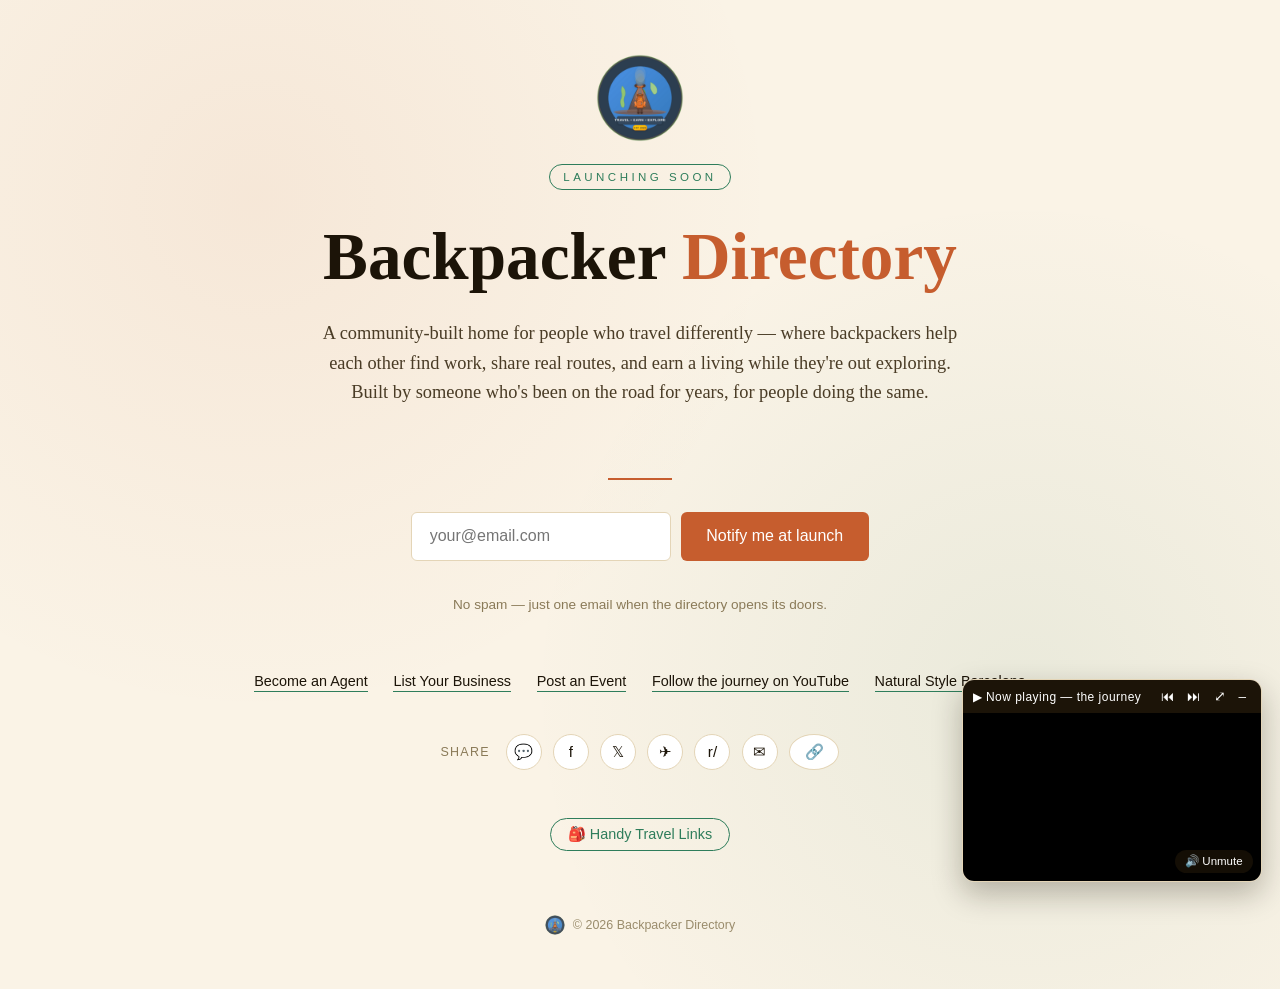
==== index.html @ 55761053 "Remove Adsterra Popunder click-hijack; reposition & shrink Social Bar popup The Popunder script was " ====
<!DOCTYPE html>
<html lang="en">
<head>
<meta charset="UTF-8">
<meta name="viewport" content="width=device-width, initial-scale=1.0">
<title>Backpacker Directory — Coming Soon</title>
<meta name="description" content="Backpacker Directory — a community where travelers help each other earn, connect and explore while on the road. Launching soon.">
<link rel="icon" type="image/png" href="assets/favicon.png">
<link rel="apple-touch-icon" href="assets/favicon.png">
<style>
/* Adsterra Social Bar: moved off the top/nav area and shrunk down (Sept 2026) */
iframe[id^="container-"]{
  top:auto!important;
  bottom:16px!important;
  left:16px!important;
  right:auto!important;
  width:min(300px,88vw)!important;
  height:84px!important;
  border-radius:12px!important;
  box-shadow:0 6px 20px rgba(0,0,0,.22)!important;
}
:root{
--ink:#1c1408;
--paper:#faf3e6;
--accent:#c65d2e;
--accent2:#2e7d5b;
--line:#e4d5b7;
}
*{box-sizing:border-box;}
body{
margin:0;
font-family:'Georgia', 'Times New Roman', serif;
background:
radial-gradient(circle at 20% 20%, rgba(198,93,46,0.08), transparent 40%),
radial-gradient(circle at 80% 70%, rgba(46,125,91,0.08), transparent 40%),
var(--paper);
color:var(--ink);
min-height:100vh;
display:flex;
flex-direction:column;
align-items:center;
justify-content:center;
padding:6vh 6vw;
text-align:center;
}
.badge{
letter-spacing:.3em;
text-transform:uppercase;
font-size:.72rem;
color:var(--accent2);
border:1px solid var(--accent2);
border-radius:999px;
padding:.5em 1.2em;
margin-bottom:2rem;
font-family:'Helvetica Neue', Arial, sans-serif;
}
h1{
font-size:clamp(2.2rem, 6vw, 4.2rem);
margin:0 0 .4em 0;
line-height:1.05;
}
h1 span{color:var(--accent);}
p.lede{
max-width:640px;
font-size:1.15rem;
line-height:1.6;
color:#4a3c26;
margin:0 auto 2.4rem auto;
}
.divider{
width:64px;
height:2px;
background:var(--accent);
margin:2rem auto;
}
form{
display:flex;
gap:.6rem;
flex-wrap:wrap;
justify-content:center;
margin-bottom:1.4rem;
}
input[type=email]{
font-family:'Helvetica Neue', Arial, sans-serif;
padding:.9em 1.1em;
border:1px solid var(--line);
border-radius:6px;
min-width:260px;
font-size:1rem;
background:#fff;
color:var(--ink);
}
button{
font-family:'Helvetica Neue', Arial, sans-serif;
padding:.9em 1.6em;
border:none;
border-radius:6px;
background:var(--accent);
color:#fff;
font-size:1rem;
cursor:pointer;
transition:background .2s ease;
}
button:hover{background:#a94c22;}
.note{
font-family:'Helvetica Neue', Arial, sans-serif;
font-size:.85rem;
color:#8a7a58;
max-width:420px;
}
.links{
margin-top:3rem;
display:flex;
gap:1.6rem;
flex-wrap:wrap;
justify-content:center;
font-family:'Helvetica Neue', Arial, sans-serif;
font-size:.9rem;
}
.links a{
color:var(--ink);
text-decoration:none;
border-bottom:1px solid var(--accent2);
padding-bottom:2px;
}
.links a:hover{color:var(--accent2);}
footer{
margin-top:4rem;
font-family:'Helvetica Neue', Arial, sans-serif;
font-size:.78rem;
color:#9a8c6c;
display:flex;
align-items:center;
justify-content:center;
gap:.5rem;
}
footer .foot-mark{width:20px;height:20px;opacity:.9;flex-shrink:0;border-radius:50%;}
.compass{
width:88px;height:88px;margin-bottom:1.4rem;border-radius:50%;
}

/* Share row */
.share-row{
margin-top:2.6rem;
display:flex;
align-items:center;
gap:.7rem;
flex-wrap:wrap;
justify-content:center;
font-family:'Helvetica Neue', Arial, sans-serif;
}
.share-row .share-label{
font-size:.78rem;
letter-spacing:.1em;
text-transform:uppercase;
color:#8a7a58;
margin-right:.3rem;
}
.share-row a, .share-row button{
display:inline-flex;
align-items:center;
justify-content:center;
width:36px;
height:36px;
border-radius:50%;
background:#fff;
border:1px solid var(--line);
color:var(--ink);
text-decoration:none;
font-size:.95rem;
cursor:pointer;
transition:border-color .2s ease, color .2s ease;
}
.share-row a:hover, .share-row button:hover{border-color:var(--accent2);color:var(--accent2);}

/* Handy links / affiliate widget */
.deals{
margin-top:3rem;
max-width:640px;
text-align:left;
font-family:'Helvetica Neue', Arial, sans-serif;
}
.deals summary{
cursor:pointer;
list-style:none;
text-align:center;
font-size:.9rem;
color:var(--accent2);
border:1px solid var(--accent2);
border-radius:999px;
padding:.5em 1.2em;
display:inline-block;
margin:0 auto;
}
.deals summary::-webkit-details-marker{display:none;}
.deals[open] summary{margin-bottom:1.2rem;}
.deals-inner{
background:#fff;
border:1px solid var(--line);
border-radius:12px;
padding:1.4rem 1.6rem;
}
.deals-inner p.deals-note{
font-size:.85rem;
color:#8a7a58;
margin:0 0 1rem 0;
line-height:1.5;
}
.deal-list{list-style:none;margin:0;padding:0;}
.deal-list li{
display:flex;
justify-content:space-between;
gap:1rem;
padding:.7em 0;
border-bottom:1px solid var(--line);
font-size:.92rem;
}
.deal-list li:last-child{border-bottom:none;}
.deal-list .deal-name{color:var(--ink);text-align:left;}
.deal-list .deal-name small{display:block;color:#8a7a58;font-size:.78rem;margin-top:.1rem;}
.deal-list .deal-rate{color:var(--accent);white-space:nowrap;font-weight:bold;}

/* --- Floating YouTube playlist widget --- */
.yt-float-wrap{
position:fixed;
right:18px;
bottom:18px;
width:300px;
max-height:80vh;
z-index:9999;
font-family:'Helvetica Neue', Arial, sans-serif;
text-align:left;
transition:width .2s ease;
}
.yt-float-wrap.collapsed{
width:180px;
}
.yt-float-wrap.expanded{
width:min(560px, 92vw);
}
.yt-float-card{
background:var(--paper);
border:1px solid var(--line);
border-radius:12px;
overflow:hidden;
box-shadow:0 12px 30px rgba(28,20,8,0.28);
}
.yt-float-titlebar{
display:flex;
align-items:center;
justify-content:space-between;
gap:.5rem;
padding:.5em .6em;
background:var(--ink);
color:#fff;
}
.yt-float-titlebar span{
font-size:.75rem;
letter-spacing:.04em;
white-space:nowrap;
overflow:hidden;
text-overflow:ellipsis;
}
.yt-float-controls{
display:flex;
align-items:center;
gap:.1rem;
flex-shrink:0;
}
.yt-float-titlebar button{
all:unset;
cursor:pointer;
font-size:.85rem;
color:#fff;
padding:.15em .4em;
border-radius:4px;
line-height:1;
}
.yt-float-titlebar button:hover{background:rgba(255,255,255,0.15);}
.yt-float-wrap.collapsed .yt-when-open{
display:none;
}
.yt-player-inner{
position:relative;
width:100%;
padding-top:56.25%;
background:#000;
}
.yt-float-wrap.collapsed .yt-player-inner,
.yt-float-wrap.collapsed .yt-unmute-btn{
display:none;
}
.yt-player-inner iframe{
position:absolute;
inset:0;
width:100%;
height:100%;
border:0;
}
.yt-unmute-btn{
position:absolute;
bottom:8px;
right:8px;
z-index:5;
font-size:.72rem;
padding:.4em .9em;
border:none;
border-radius:999px;
background:rgba(28,20,8,0.72);
color:#fff;
cursor:pointer;
}
.yt-unmute-btn:hover{background:rgba(28,20,8,0.9);}
@media (max-width:480px){
.yt-float-wrap{ width:44vw; right:12px; bottom:12px; }
.yt-float-wrap.collapsed{ width:150px; }
.yt-float-wrap.expanded{ width:92vw; right:4vw; }
}
</style>
</head>
<body>

<img class="compass" src="assets/backpacker-logo.png" alt="Backpacker Directory logo">

<div class="badge">Launching Soon</div>

<h1>Backpacker <span>Directory</span></h1>

<p class="lede">
A community-built home for people who travel differently — where backpackers
help each other find work, share real routes, and earn a living while they're
out exploring. Built by someone who's been on the road for years, for people
doing the same.
</p>

<div class="divider"></div>

<form onsubmit="return false;">
<input type="email" placeholder="your@email.com" required>
<button type="submit">Notify me at launch</button>
</form>
<p class="note">No spam — just one email when the directory opens its doors.</p>

<div class="links">
<a href="agents.html">Become an Agent</a>
<a href="businesses.html">List Your Business</a>
<a href="events.html">Post an Event</a>
<a href="https://www.youtube.com/@TTTT-BCN" target="_blank" rel="noopener">Follow the journey on YouTube</a>
<a href="https://naturalstylebarcelona.xyz" target="_blank" rel="noopener">Natural Style Barcelona</a>
</div>

<div class="share-row" id="shareRow">
<span class="share-label">Share</span>
<a id="shareWhatsApp" href="#" target="_blank" rel="noopener" aria-label="Share on WhatsApp" title="WhatsApp">💬</a>
<a id="shareFacebook" href="#" target="_blank" rel="noopener" aria-label="Share on Facebook" title="Facebook">f</a>
<a id="shareX" href="#" target="_blank" rel="noopener" aria-label="Share on X" title="X / Twitter">𝕏</a>
<a id="shareTelegram" href="#" target="_blank" rel="noopener" aria-label="Share on Telegram" title="Telegram">✈</a>
<a id="shareReddit" href="#" target="_blank" rel="noopener" aria-label="Share on Reddit" title="Reddit">r/</a>
<a id="shareEmail" href="#" aria-label="Share by email" title="Email">✉</a>
<button type="button" id="shareCopy" aria-label="Copy link" title="Copy link">🔗</button>
</div>

<details class="deals" id="deals">
<summary>🎒 Handy Travel Links</summary>
<div class="deals-inner">
<p class="deals-note">A few travel brands worth booking through if you're planning a trip — some are affiliate links that support Backpacker Directory at no extra cost to you.</p>
<ul class="deal-list">
<li><span class="deal-name">SafetyWing<small>Travel &amp; nomad insurance</small></span><span class="deal-rate">Recommended</span></li>
<li><span class="deal-name">World Nomads<small>Adventure travel insurance</small></span><span class="deal-rate">Recommended</span></li>
<li><span class="deal-name">Hostelworld<small>Hostel booking, 179+ countries</small></span><span class="deal-rate">Recommended</span></li>
<li><span class="deal-name">Booking.com<small>Hotels, hostels, stays worldwide</small></span><span class="deal-rate">Recommended</span></li>
<li><span class="deal-name">12Go<small>Buses, trains &amp; ferries — Asia</small></span><span class="deal-rate">Recommended</span></li>
<li><span class="deal-name">GetYourGuide<small>Tours &amp; activities</small></span><span class="deal-rate">Recommended</span></li>
<li><span class="deal-name">Airalo<small>Travel eSIMs, no roaming fees</small></span><span class="deal-rate">Recommended</span></li>
<li><span class="deal-name">NordVPN<small>Stay secure on public wifi</small></span><span class="deal-rate">Recommended</span></li>
</ul>
</div>
</details>

<footer>
<img class="foot-mark" src="assets/backpacker-logo.png" alt="Backpacker Directory logo">
&copy; 2026 Backpacker Directory
</footer>

<div class="yt-float-wrap" id="ytWrap">
<div class="yt-float-card">
<div class="yt-float-titlebar">
<span>▶ Now playing — the journey</span>
<div class="yt-float-controls">
<button type="button" class="yt-when-open" id="ytPrevBtn" aria-label="Previous video" title="Previous video">⏮</button>
<button type="button" class="yt-when-open" id="ytNextBtn" aria-label="Next video" title="Next video">⏭</button>
<button type="button" class="yt-when-open" id="ytEnlargeBtn" aria-label="Enlarge player" title="Enlarge player">⤢</button>
<button type="button" id="ytCollapseBtn" aria-label="Minimize player" title="Minimize player">–</button>
</div>
</div>
<div class="yt-player-inner">
<iframe
id="ytPlayer"
src="https://www.youtube.com/embed/videoseries?list=PLKxHYwa7Ft84Wxb4nGzDdn8m1zOCFQR-y&autoplay=1&mute=1&loop=1&playsinline=1&enablejsapi=1&rel=0&modestbranding=1"
title="Backpacker Directory — YouTube playlist"
allow="autoplay; encrypted-media; picture-in-picture"
allowfullscreen
></iframe>
<button type="button" class="yt-unmute-btn" id="ytUnmuteBtn" aria-label="Unmute video">🔊 Unmute</button>
</div>
</div>
</div>

<script>
(function(){
var iframe = document.getElementById('ytPlayer');
var unmuteBtn = document.getElementById('ytUnmuteBtn');
var collapseBtn = document.getElementById('ytCollapseBtn');
var enlargeBtn = document.getElementById('ytEnlargeBtn');
var nextBtn = document.getElementById('ytNextBtn');
var prevBtn = document.getElementById('ytPrevBtn');
var wrap = document.getElementById('ytWrap');
var muted = true;
var collapsed = false;
var expanded = false;

function sendCommand(func, args){
if(!iframe || !iframe.contentWindow) return;
iframe.contentWindow.postMessage(JSON.stringify({event:'command', func:func, args: args || []}), '*');
}

unmuteBtn.addEventListener('click', function(){
if(muted){
sendCommand('unMute');
sendCommand('setVolume', [100]);
unmuteBtn.textContent = '🔇 Mute';
muted = false;
} else {
sendCommand('mute');
unmuteBtn.textContent = '🔊 Unmute';
muted = true;
}
});

collapseBtn.addEventListener('click', function(){
collapsed = !collapsed;
wrap.classList.toggle('collapsed', collapsed);
collapseBtn.textContent = collapsed ? '+' : '–';
collapseBtn.setAttribute('aria-label', collapsed ? 'Expand player' : 'Minimize player');
});

enlargeBtn.addEventListener('click', function(){
expanded = !expanded;
wrap.classList.toggle('expanded', expanded);
enlargeBtn.textContent = expanded ? '⤡' : '⤢';
enlargeBtn.setAttribute('aria-label', expanded ? 'Shrink player' : 'Enlarge player');
enlargeBtn.title = expanded ? 'Shrink player' : 'Enlarge player';
});

nextBtn.addEventListener('click', function(){ sendCommand('nextVideo'); });
prevBtn.addEventListener('click', function(){ sendCommand('previousVideo'); });
})();
</script>

<script>
(function(){
var url = encodeURIComponent(window.location.href);
var title = encodeURIComponent(document.title);
var wa = document.getElementById('shareWhatsApp');
var fb = document.getElementById('shareFacebook');
var x = document.getElementById('shareX');
var tg = document.getElementById('shareTelegram');
var rd = document.getElementById('shareReddit');
var em = document.getElementById('shareEmail');
var cp = document.getElementById('shareCopy');
if(wa) wa.href = 'https://wa.me/?text=' + title + '%20' + url;
if(fb) fb.href = 'https://www.facebook.com/sharer/sharer.php?u=' + url;
if(x) x.href = 'https://twitter.com/intent/tweet?url=' + url + '&text=' + title;
if(tg) tg.href = 'https://t.me/share/url?url=' + url + '&text=' + title;
if(rd) rd.href = 'https://www.reddit.com/submit?url=' + url + '&title=' + title;
if(em) em.href = 'mailto:?subject=' + title + '&body=' + url;
if(cp){
cp.addEventListener('click', function(){
navigator.clipboard.writeText(window.location.href).then(function(){
var old = cp.textContent;
cp.textContent = '✓';
setTimeout(function(){ cp.textContent = old; }, 1500);
}).catch(function(){});
});
}
})();
</script>

<script src="https://pl31391915.profitableratecpmnetwork.com/25/2e/77/252e775f1a808b051b8f5f28e25d1ef1.js"></script>
</body>
</html>
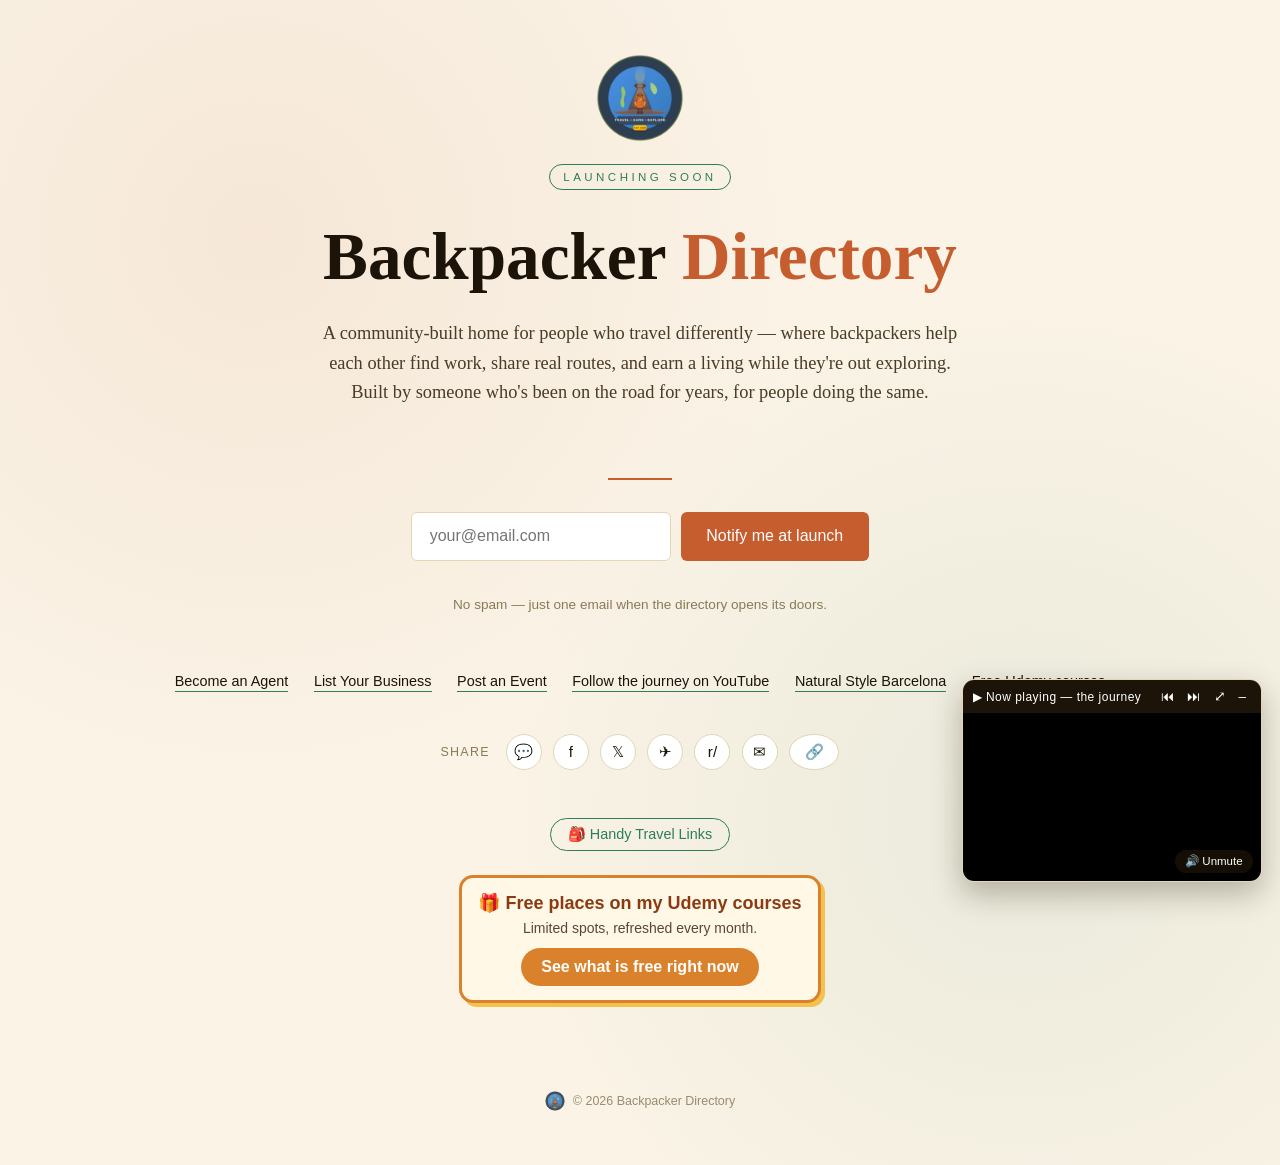
==== commit a3c02fb8: "Add free Udemy courses banner and link" ====
--- a/index.html
+++ b/index.html
@@ -347,6 +347,7 @@
 <a href="events.html">Post an Event</a>
 <a href="https://www.youtube.com/@TTTT-BCN" target="_blank" rel="noopener">Follow the journey on YouTube</a>
 <a href="https://naturalstylebarcelona.xyz" target="_blank" rel="noopener">Natural Style Barcelona</a>
+<a href="https://cryptoizfuture.blogspot.com/p/free-courses.html" target="_blank" rel="noopener">Free Udemy courses</a>
 </div>
 
 <div class="share-row" id="shareRow">
@@ -376,6 +377,13 @@
 </ul>
 </div>
 </details>
+
+<!-- Free Udemy course spots: permanent banner, points to the one page that is kept up to date -->
+<div style="max-width:520px;margin:24px auto;padding:14px 16px;border:3px solid #d9822b;border-radius:14px;background:#fff8e7;text-align:center;font-family:Arial,sans-serif;box-shadow:4px 4px 0 #f2c14e">
+<div style="font-size:18px;font-weight:bold;color:#8a3b12">&#127873; Free places on my Udemy courses</div>
+<div style="font-size:14px;color:#5b4636;margin:6px 0 12px">Limited spots, refreshed every month.</div>
+<a href="https://cryptoizfuture.blogspot.com/p/free-courses.html" target="_blank" rel="noopener" style="display:inline-block;padding:10px 20px;background:#d9822b;color:#ffffff;border-radius:30px;text-decoration:none;font-weight:bold">See what is free right now</a>
+</div>
 
 <footer>
 <img class="foot-mark" src="assets/backpacker-logo.png" alt="Backpacker Directory logo">
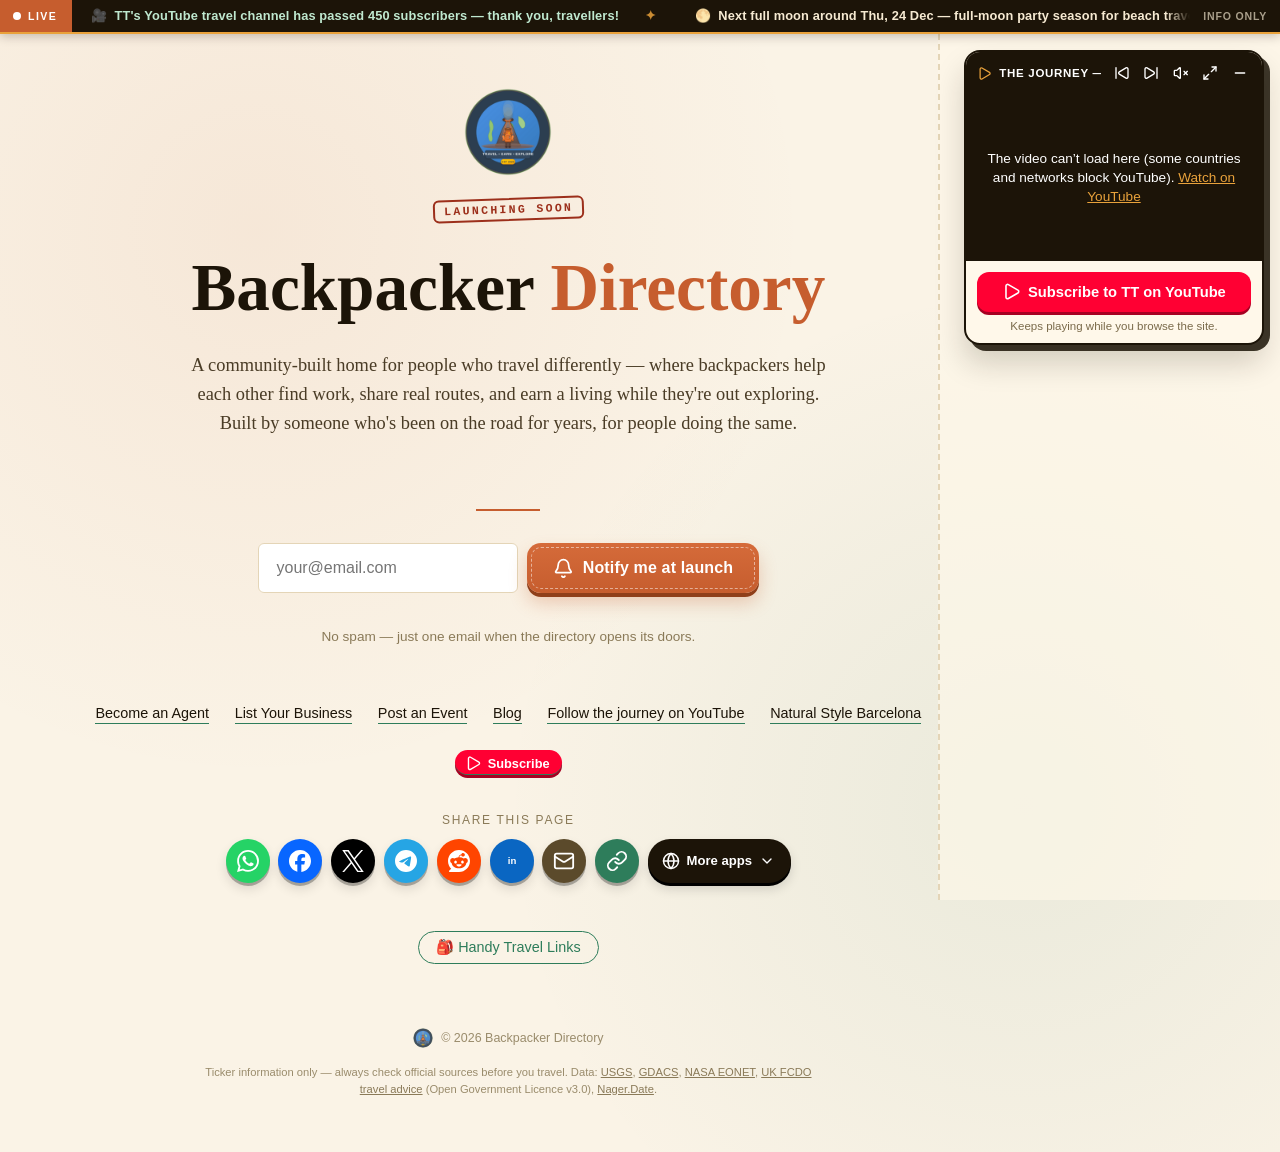
==== commit ed819fec: "Add files via upload" ====
--- a/index.html
+++ b/index.html
@@ -220,103 +220,19 @@
 .deal-list .deal-name small{display:block;color:#8a7a58;font-size:.78rem;margin-top:.1rem;}
 .deal-list .deal-rate{color:var(--accent);white-space:nowrap;font-weight:bold;}
 
-/* --- Floating YouTube playlist widget --- */
-.yt-float-wrap{
-position:fixed;
-right:18px;
-bottom:18px;
-width:300px;
-max-height:80vh;
-z-index:9999;
-font-family:'Helvetica Neue', Arial, sans-serif;
-text-align:left;
-transition:width .2s ease;
-}
-.yt-float-wrap.collapsed{
-width:180px;
-}
-.yt-float-wrap.expanded{
-width:min(560px, 92vw);
-}
-.yt-float-card{
-background:var(--paper);
-border:1px solid var(--line);
-border-radius:12px;
-overflow:hidden;
-box-shadow:0 12px 30px rgba(28,20,8,0.28);
-}
-.yt-float-titlebar{
-display:flex;
-align-items:center;
-justify-content:space-between;
-gap:.5rem;
-padding:.5em .6em;
-background:var(--ink);
-color:#fff;
-}
-.yt-float-titlebar span{
-font-size:.75rem;
-letter-spacing:.04em;
-white-space:nowrap;
-overflow:hidden;
-text-overflow:ellipsis;
-}
-.yt-float-controls{
-display:flex;
-align-items:center;
-gap:.1rem;
-flex-shrink:0;
-}
-.yt-float-titlebar button{
-all:unset;
-cursor:pointer;
-font-size:.85rem;
-color:#fff;
-padding:.15em .4em;
-border-radius:4px;
-line-height:1;
-}
-.yt-float-titlebar button:hover{background:rgba(255,255,255,0.15);}
-.yt-float-wrap.collapsed .yt-when-open{
-display:none;
-}
-.yt-player-inner{
-position:relative;
-width:100%;
-padding-top:56.25%;
-background:#000;
-}
-.yt-float-wrap.collapsed .yt-player-inner,
-.yt-float-wrap.collapsed .yt-unmute-btn{
-display:none;
-}
-.yt-player-inner iframe{
-position:absolute;
-inset:0;
-width:100%;
-height:100%;
-border:0;
-}
-.yt-unmute-btn{
-position:absolute;
-bottom:8px;
-right:8px;
-z-index:5;
-font-size:.72rem;
-padding:.4em .9em;
-border:none;
-border-radius:999px;
-background:rgba(28,20,8,0.72);
-color:#fff;
-cursor:pointer;
-}
-.yt-unmute-btn:hover{background:rgba(28,20,8,0.9);}
-@media (max-width:480px){
-.yt-float-wrap{ width:44vw; right:12px; bottom:12px; }
-.yt-float-wrap.collapsed{ width:150px; }
-.yt-float-wrap.expanded{ width:92vw; right:4vw; }
-}
 </style>
+<link rel="canonical" href="https://backpackerdirectory.com/">
+<meta property="og:type" content="website">
+<meta property="og:site_name" content="Backpacker Directory">
+<meta property="og:title" content="Backpacker Directory — Coming Soon">
+<meta property="og:description" content="Backpacker Directory — a community where travelers help each other earn, connect and explore while on the road. Launching soon.">
+<meta property="og:image" content="https://backpackerdirectory.com/assets/backpacker-logo.png">
+<meta property="og:url" content="https://backpackerdirectory.com/">
+<meta name="twitter:card" content="summary">
+<link rel="stylesheet" href="assets/theme.css">
+<script defer src="assets/config.js"></script>
+<script defer src="assets/icons.js"></script>
+<script defer src="assets/site.js"></script>
 </head>
 <body>
 
@@ -335,8 +251,8 @@
 
 <div class="divider"></div>
 
-<form onsubmit="return false;">
-<input type="email" placeholder="your@email.com" required>
+<form data-bd-type="subscribe" onsubmit="return false;">
+<input type="email" name="email" placeholder="your@email.com" required aria-label="Your email">
 <button type="submit">Notify me at launch</button>
 </form>
 <p class="note">No spam — just one email when the directory opens its doors.</p>
@@ -345,21 +261,12 @@
 <a href="agents.html">Become an Agent</a>
 <a href="businesses.html">List Your Business</a>
 <a href="events.html">Post an Event</a>
+<a href="blog.html">Blog</a>
 <a href="https://www.youtube.com/@TTTT-BCN" target="_blank" rel="noopener">Follow the journey on YouTube</a>
 <a href="https://naturalstylebarcelona.xyz" target="_blank" rel="noopener">Natural Style Barcelona</a>
-<a href="https://cryptoizfuture.blogspot.com/p/free-courses.html" target="_blank" rel="noopener">Free Udemy courses</a>
 </div>
 
-<div class="share-row" id="shareRow">
-<span class="share-label">Share</span>
-<a id="shareWhatsApp" href="#" target="_blank" rel="noopener" aria-label="Share on WhatsApp" title="WhatsApp">💬</a>
-<a id="shareFacebook" href="#" target="_blank" rel="noopener" aria-label="Share on Facebook" title="Facebook">f</a>
-<a id="shareX" href="#" target="_blank" rel="noopener" aria-label="Share on X" title="X / Twitter">𝕏</a>
-<a id="shareTelegram" href="#" target="_blank" rel="noopener" aria-label="Share on Telegram" title="Telegram">✈</a>
-<a id="shareReddit" href="#" target="_blank" rel="noopener" aria-label="Share on Reddit" title="Reddit">r/</a>
-<a id="shareEmail" href="#" aria-label="Share by email" title="Email">✉</a>
-<button type="button" id="shareCopy" aria-label="Copy link" title="Copy link">🔗</button>
-</div>
+<div class="bd-share" data-bd-share></div>
 
 <details class="deals" id="deals">
 <summary>🎒 Handy Travel Links</summary>
@@ -378,122 +285,11 @@
 </div>
 </details>
 
-<!-- Free Udemy course spots: permanent banner, points to the one page that is kept up to date -->
-<div style="max-width:520px;margin:24px auto;padding:14px 16px;border:3px solid #d9822b;border-radius:14px;background:#fff8e7;text-align:center;font-family:Arial,sans-serif;box-shadow:4px 4px 0 #f2c14e">
-<div style="font-size:18px;font-weight:bold;color:#8a3b12">&#127873; Free places on my Udemy courses</div>
-<div style="font-size:14px;color:#5b4636;margin:6px 0 12px">Limited spots, refreshed every month.</div>
-<a href="https://cryptoizfuture.blogspot.com/p/free-courses.html" target="_blank" rel="noopener" style="display:inline-block;padding:10px 20px;background:#d9822b;color:#ffffff;border-radius:30px;text-decoration:none;font-weight:bold">See what is free right now</a>
-</div>
-
 <footer>
 <img class="foot-mark" src="assets/backpacker-logo.png" alt="Backpacker Directory logo">
 &copy; 2026 Backpacker Directory
 </footer>
 
-<div class="yt-float-wrap" id="ytWrap">
-<div class="yt-float-card">
-<div class="yt-float-titlebar">
-<span>▶ Now playing — the journey</span>
-<div class="yt-float-controls">
-<button type="button" class="yt-when-open" id="ytPrevBtn" aria-label="Previous video" title="Previous video">⏮</button>
-<button type="button" class="yt-when-open" id="ytNextBtn" aria-label="Next video" title="Next video">⏭</button>
-<button type="button" class="yt-when-open" id="ytEnlargeBtn" aria-label="Enlarge player" title="Enlarge player">⤢</button>
-<button type="button" id="ytCollapseBtn" aria-label="Minimize player" title="Minimize player">–</button>
-</div>
-</div>
-<div class="yt-player-inner">
-<iframe
-id="ytPlayer"
-src="https://www.youtube.com/embed/videoseries?list=PLKxHYwa7Ft84Wxb4nGzDdn8m1zOCFQR-y&autoplay=1&mute=1&loop=1&playsinline=1&enablejsapi=1&rel=0&modestbranding=1"
-title="Backpacker Directory — YouTube playlist"
-allow="autoplay; encrypted-media; picture-in-picture"
-allowfullscreen
-></iframe>
-<button type="button" class="yt-unmute-btn" id="ytUnmuteBtn" aria-label="Unmute video">🔊 Unmute</button>
-</div>
-</div>
-</div>
-
-<script>
-(function(){
-var iframe = document.getElementById('ytPlayer');
-var unmuteBtn = document.getElementById('ytUnmuteBtn');
-var collapseBtn = document.getElementById('ytCollapseBtn');
-var enlargeBtn = document.getElementById('ytEnlargeBtn');
-var nextBtn = document.getElementById('ytNextBtn');
-var prevBtn = document.getElementById('ytPrevBtn');
-var wrap = document.getElementById('ytWrap');
-var muted = true;
-var collapsed = false;
-var expanded = false;
-
-function sendCommand(func, args){
-if(!iframe || !iframe.contentWindow) return;
-iframe.contentWindow.postMessage(JSON.stringify({event:'command', func:func, args: args || []}), '*');
-}
-
-unmuteBtn.addEventListener('click', function(){
-if(muted){
-sendCommand('unMute');
-sendCommand('setVolume', [100]);
-unmuteBtn.textContent = '🔇 Mute';
-muted = false;
-} else {
-sendCommand('mute');
-unmuteBtn.textContent = '🔊 Unmute';
-muted = true;
-}
-});
-
-collapseBtn.addEventListener('click', function(){
-collapsed = !collapsed;
-wrap.classList.toggle('collapsed', collapsed);
-collapseBtn.textContent = collapsed ? '+' : '–';
-collapseBtn.setAttribute('aria-label', collapsed ? 'Expand player' : 'Minimize player');
-});
-
-enlargeBtn.addEventListener('click', function(){
-expanded = !expanded;
-wrap.classList.toggle('expanded', expanded);
-enlargeBtn.textContent = expanded ? '⤡' : '⤢';
-enlargeBtn.setAttribute('aria-label', expanded ? 'Shrink player' : 'Enlarge player');
-enlargeBtn.title = expanded ? 'Shrink player' : 'Enlarge player';
-});
-
-nextBtn.addEventListener('click', function(){ sendCommand('nextVideo'); });
-prevBtn.addEventListener('click', function(){ sendCommand('previousVideo'); });
-})();
-</script>
-
-<script>
-(function(){
-var url = encodeURIComponent(window.location.href);
-var title = encodeURIComponent(document.title);
-var wa = document.getElementById('shareWhatsApp');
-var fb = document.getElementById('shareFacebook');
-var x = document.getElementById('shareX');
-var tg = document.getElementById('shareTelegram');
-var rd = document.getElementById('shareReddit');
-var em = document.getElementById('shareEmail');
-var cp = document.getElementById('shareCopy');
-if(wa) wa.href = 'https://wa.me/?text=' + title + '%20' + url;
-if(fb) fb.href = 'https://www.facebook.com/sharer/sharer.php?u=' + url;
-if(x) x.href = 'https://twitter.com/intent/tweet?url=' + url + '&text=' + title;
-if(tg) tg.href = 'https://t.me/share/url?url=' + url + '&text=' + title;
-if(rd) rd.href = 'https://www.reddit.com/submit?url=' + url + '&title=' + title;
-if(em) em.href = 'mailto:?subject=' + title + '&body=' + url;
-if(cp){
-cp.addEventListener('click', function(){
-navigator.clipboard.writeText(window.location.href).then(function(){
-var old = cp.textContent;
-cp.textContent = '✓';
-setTimeout(function(){ cp.textContent = old; }, 1500);
-}).catch(function(){});
-});
-}
-})();
-</script>
-
 <script src="https://pl31391915.profitableratecpmnetwork.com/25/2e/77/252e775f1a808b051b8f5f28e25d1ef1.js"></script>
 </body>
 </html>
--- a/assets/theme.css
+++ b/assets/theme.css
@@ -0,0 +1,322 @@
+/* ==========================================================================
+   Backpacker Directory — "Passport & Trail" theme
+   Loaded AFTER each page's own <style>, so these rules refine the existing look.
+   Everything animated respects prefers-reduced-motion at the bottom of this file.
+   ========================================================================== */
+
+:root{
+  --sun:#e9a23b;
+  --stamp:#9c2f1b;
+  --ticket:#fff8ea;
+  --sky:#d7eae6;
+  --ink-soft:#4a3c26;
+  --bd-bar-h:34px;
+  --bd-radius:14px;
+  --yt-red:#ff0033;
+}
+
+html.bd-js{ padding-top:var(--bd-bar-h); scroll-padding-top:calc(var(--bd-bar-h) + 12px); }
+html.bd-js body{ min-height:calc(100vh - var(--bd-bar-h)); position:relative; }
+
+/* ---------- Ambient "sky" layer: clouds + a plane that crosses every so often ---------- */
+#bd-sky{ position:fixed; inset:0; z-index:-1; overflow:hidden; pointer-events:none; }
+#bd-sky .bd-cloud{ position:absolute; left:-30vw; width:190px; opacity:.42; color:#fffdf7; filter:drop-shadow(0 4px 6px rgba(80,60,30,.08)); animation:bd-drift linear infinite; }
+#bd-sky .bd-cloud svg{ width:100%; height:auto; display:block; }
+#bd-sky .bd-cloud.c1{ top:14vh; animation-duration:130s; }
+#bd-sky .bd-cloud.c2{ top:46vh; width:130px; opacity:.4; animation-duration:190s; animation-delay:-70s; }
+#bd-sky .bd-cloud.c3{ top:72vh; width:240px; opacity:.32; animation-duration:240s; animation-delay:-150s; }
+@keyframes bd-drift{ from{ transform:translateX(0); } to{ transform:translateX(160vw); } }
+#bd-sky .bd-plane{ position:absolute; left:-12vw; top:26vh; color:var(--accent); opacity:.55; animation:bd-fly-across 52s ease-in-out infinite; animation-delay:6s; }
+#bd-sky .bd-plane svg{ width:30px; height:30px; display:block; transform:rotate(45deg); }
+#bd-sky .bd-plane::before{ content:''; position:absolute; right:26px; top:14px; width:140px; border-top:2px dashed currentColor; opacity:.55; transform-origin:right center; }
+@keyframes bd-fly-across{
+  0%{ transform:translate(0,8vh) rotate(-4deg); opacity:0; }
+  6%{ opacity:.55; }
+  50%{ transform:translate(62vw,-4vh) rotate(-2deg); }
+  94%{ opacity:.55; }
+  100%{ transform:translate(128vw,-2vh) rotate(-6deg); opacity:0; }
+}
+
+/* ---------- Top ticker (information only, not clickable) ---------- */
+#bd-ticker{ position:fixed; top:0; left:0; right:0; height:var(--bd-bar-h); z-index:10000; display:flex; align-items:center; background:var(--ink); color:#f6ead2; font:600 .8rem/1 'Helvetica Neue',Arial,sans-serif; letter-spacing:.01em; border-bottom:2px solid var(--sun); box-shadow:0 2px 10px rgba(28,20,8,.25); }
+#bd-ticker .bd-live{ flex:0 0 auto; display:flex; align-items:center; gap:.45rem; height:100%; padding:0 .9rem 0 .8rem; background:var(--accent); color:#fff; text-transform:uppercase; letter-spacing:.14em; font-size:.66rem; }
+#bd-ticker .bd-live i{ width:8px; height:8px; border-radius:50%; background:#fff; display:block; animation:bd-blink 1.6s ease-in-out infinite; }
+@keyframes bd-blink{ 0%,100%{ opacity:1; transform:scale(1); } 50%{ opacity:.35; transform:scale(.7); } }
+#bd-ticker .bd-track-wrap{ position:relative; flex:1 1 auto; overflow:hidden; height:100%; display:flex; align-items:center; -webkit-mask-image:linear-gradient(90deg,transparent 0,#000 24px,#000 calc(100% - 24px),transparent 100%); mask-image:linear-gradient(90deg,transparent 0,#000 24px,#000 calc(100% - 24px),transparent 100%); }
+#bd-ticker .bd-track{ display:inline-flex; white-space:nowrap; will-change:transform; animation:bd-marquee var(--bd-tk-dur,120s) linear infinite; }
+#bd-ticker:hover .bd-track{ animation-play-state:paused; }
+#bd-ticker .bd-tk-item{ display:inline-flex; align-items:center; gap:.45rem; padding:0 1.2rem; cursor:default; user-select:none; }
+#bd-ticker .bd-tk-item::after{ content:'✦'; color:var(--sun); margin-left:1.2rem; opacity:.85; }
+#bd-ticker .bd-tk-item b{ font-weight:700; color:#fff; }
+#bd-ticker .bd-tk-item.warn{ color:#ffd9a3; }
+#bd-ticker .bd-tk-item.good{ color:#bfe8cf; }
+@keyframes bd-marquee{ from{ transform:translateX(0); } to{ transform:translateX(-50%); } }
+#bd-ticker .bd-tk-info{ flex:0 0 auto; padding:0 .8rem; font-size:.66rem; opacity:.65; letter-spacing:.08em; text-transform:uppercase; }
+@media (max-width:640px){ #bd-ticker .bd-tk-info{ display:none; } }
+
+/* ---------- Video dock (side player that follows you between pages) ---------- */
+#bd-dock{ position:fixed; z-index:9990; right:16px; top:calc(var(--bd-bar-h) + 16px); width:300px; font-family:'Helvetica Neue',Arial,sans-serif; transition:width .25s ease, transform .25s ease; }
+#bd-dock.expanded{ width:min(560px,92vw); }
+#bd-dock .bd-dock-card{ background:var(--ticket); border:2px solid var(--ink); border-radius:16px; overflow:hidden; box-shadow:6px 6px 0 rgba(28,20,8,.85), 0 18px 30px rgba(28,20,8,.18); }
+#bd-dock .bd-dock-bar{ display:flex; align-items:center; gap:.4rem; padding:.45rem .5rem .45rem .7rem; background:var(--ink); color:#fff; }
+#bd-dock .bd-dock-title{ flex:1; min-width:0; display:flex; align-items:center; gap:.45rem; font-size:.72rem; font-weight:700; letter-spacing:.06em; text-transform:uppercase; white-space:nowrap; overflow:hidden; text-overflow:ellipsis; }
+#bd-dock .bd-dock-title .bd-ico{ color:var(--sun); }
+#bd-dock .bd-dock-ctrls{ display:flex; gap:.1rem; }
+#bd-dock .bd-dock-ctrls button{ all:unset; box-sizing:border-box; cursor:pointer; width:28px; height:28px; display:grid; place-items:center; border-radius:8px; color:#fff; transition:background .15s, transform .15s; }
+#bd-dock .bd-dock-ctrls button:hover{ background:rgba(255,255,255,.18); transform:translateY(-1px); }
+#bd-dock .bd-dock-ctrls button:focus-visible{ outline:2px solid var(--sun); outline-offset:1px; }
+#bd-dock .bd-dock-ctrls svg{ width:16px; height:16px; }
+#bd-dock .bd-dock-body{ display:block; }
+#bd-dock.collapsed .bd-dock-body{ display:none; }
+#bd-dock.collapsed .bd-when-open{ display:none; }
+#bd-dock .bd-player{ position:relative; width:100%; padding-top:56.25%; background:#000; }
+#bd-dock .bd-player > div, #bd-dock .bd-player > iframe{ position:absolute; inset:0; width:100%; height:100%; border:0; }
+#bd-dock .bd-player-msg{ position:absolute; inset:0; display:none; place-items:center; text-align:center; padding:1rem; color:#fff; font-size:.85rem; line-height:1.4; background:#1c1408; }
+#bd-dock .bd-player-msg a{ color:var(--sun); }
+#bd-dock .bd-player.failed .bd-player-msg{ display:grid; }
+#bd-dock .bd-dock-foot{ padding:.7rem; display:grid; gap:.5rem; }
+#bd-dock .bd-dock-note{ margin:0; font-size:.72rem; color:#7a6a4a; text-align:center; }
+
+/* Make room for the dock on wide screens so it never covers page content */
+@media (min-width:1200px){
+  html.bd-dock-open body{ padding-right:340px !important; }
+  html.bd-dock-open body::before{ content:''; position:fixed; top:var(--bd-bar-h); bottom:0; right:0; width:340px; z-index:-1; pointer-events:none; background:rgba(255,248,234,.6); border-left:2px dashed var(--line); }
+}
+@media (max-width:1199px){
+  #bd-dock{ top:auto; bottom:14px; right:12px; width:min(270px,72vw); }
+  #bd-dock.expanded{ width:min(92vw,520px); right:4vw; }
+}
+
+/* ---------- Buttons: ticket / luggage-tag style + animated mini icons ---------- */
+html.bd-js .btn, html.bd-js form button[type=submit], html.bd-js .btn-small, html.bd-js .bd-btn{
+  position:relative; display:inline-flex; align-items:center; justify-content:center; gap:.55em;
+  font-family:'Helvetica Neue',Arial,sans-serif; font-weight:700; letter-spacing:.01em; text-decoration:none; cursor:pointer;
+  border-radius:var(--bd-radius); transition:transform .16s ease, box-shadow .16s ease, background .2s ease, color .2s ease, border-color .2s ease;
+}
+html.bd-js .btn-primary, html.bd-js form button[type=submit], html.bd-js .bd-btn-primary{
+  background:linear-gradient(180deg,#d56b3a,#c65d2e); color:#fff; border:0;
+  box-shadow:0 4px 0 #8f3f1a, 0 10px 18px rgba(198,93,46,.28);
+}
+html.bd-js .btn-primary::after, html.bd-js form button[type=submit]::after, html.bd-js .bd-btn-primary::after{
+  content:''; position:absolute; inset:4px; border:1.5px dashed rgba(255,255,255,.5); border-radius:calc(var(--bd-radius) - 4px); pointer-events:none;
+}
+html.bd-js .btn-primary:hover, html.bd-js form button[type=submit]:hover, html.bd-js .bd-btn-primary:hover{
+  background:linear-gradient(180deg,#dd7443,#cc6231); transform:translateY(-2px); box-shadow:0 6px 0 #8f3f1a, 0 14px 22px rgba(198,93,46,.32);
+}
+html.bd-js .btn-primary:active, html.bd-js form button[type=submit]:active, html.bd-js .bd-btn-primary:active{ transform:translateY(3px); box-shadow:0 1px 0 #8f3f1a, 0 4px 8px rgba(198,93,46,.25); }
+html.bd-js .btn-outline{
+  background:var(--ticket); color:var(--ink); border:2px dashed var(--ink);
+}
+html.bd-js .btn-outline:hover{ background:#fff; border-color:var(--accent2); color:var(--accent2); transform:translateY(-2px) rotate(-.6deg); box-shadow:0 8px 16px rgba(46,125,91,.16); }
+html.bd-js .btn-small{
+  background:#fff; color:var(--accent2); border:2px solid var(--accent2); padding:.5em .95em; font-size:.82rem;
+}
+html.bd-js .btn-small:hover{ background:var(--accent2); color:#fff; transform:translateY(-2px); box-shadow:0 6px 12px rgba(46,125,91,.25); }
+html.bd-js .btn:focus-visible, html.bd-js button:focus-visible, html.bd-js a:focus-visible, html.bd-js summary:focus-visible{ outline:3px solid var(--sun); outline-offset:2px; }
+
+.bd-ico{ display:inline-grid; place-items:center; width:1.3em; height:1.3em; flex:0 0 auto; }
+.bd-ico svg{ width:100%; height:100%; display:block; overflow:visible; transform-origin:50% 50%; }
+.bd-ico[data-anim="swing"] svg{ transform-origin:50% 8%; }
+.bd-ico[data-anim="ring"] svg{ transform-origin:50% 12%; }
+
+/* hover animations: the icon moves a little whenever its button / link is hovered or focused */
+.bd-has-ico:hover .bd-ico[data-anim="bounce"] svg, .bd-has-ico:focus-visible .bd-ico[data-anim="bounce"] svg{ animation:bd-bounce .7s ease-in-out 2; }
+.bd-has-ico:hover .bd-ico[data-anim="drop"] svg, .bd-has-ico:focus-visible .bd-ico[data-anim="drop"] svg{ animation:bd-drop .8s cubic-bezier(.3,1.6,.5,1) 1; }
+.bd-has-ico:hover .bd-ico[data-anim="spin"] svg, .bd-has-ico:focus-visible .bd-ico[data-anim="spin"] svg{ animation:bd-spin 1.1s cubic-bezier(.3,1.4,.5,1) 1; }
+.bd-has-ico:hover .bd-ico[data-anim="swing"] svg, .bd-has-ico:focus-visible .bd-ico[data-anim="swing"] svg{ animation:bd-swing 1s ease-in-out 1; }
+.bd-has-ico:hover .bd-ico[data-anim="pop"] svg, .bd-has-ico:focus-visible .bd-ico[data-anim="pop"] svg{ animation:bd-pop .6s ease-in-out 1; }
+.bd-has-ico:hover .bd-ico[data-anim="fly"] svg, .bd-has-ico:focus-visible .bd-ico[data-anim="fly"] svg{ animation:bd-fly .8s ease-in-out 1; }
+.bd-has-ico:hover .bd-ico[data-anim="ring"] svg, .bd-has-ico:focus-visible .bd-ico[data-anim="ring"] svg{ animation:bd-ring .9s ease-in-out 1; }
+.bd-has-ico:hover .bd-ico[data-anim="flip"] svg, .bd-has-ico:focus-visible .bd-ico[data-anim="flip"] svg{ animation:bd-flip .7s ease-in-out 1; }
+.bd-has-ico:hover .bd-ico[data-anim="pulse"] svg, .bd-has-ico:focus-visible .bd-ico[data-anim="pulse"] svg{ animation:bd-pulse .8s ease-in-out 2; }
+.bd-has-ico:hover .bd-ico[data-anim="wiggle"] svg, .bd-has-ico:focus-visible .bd-ico[data-anim="wiggle"] svg{ animation:bd-wiggle .6s ease-in-out 1; }
+@keyframes bd-bounce{ 0%,100%{ transform:translateY(0); } 40%{ transform:translateY(-5px); } 70%{ transform:translateY(1px); } }
+@keyframes bd-drop{ 0%{ transform:translateY(-8px) scale(.9); } 60%{ transform:translateY(2px) scale(1.1); } 100%{ transform:none; } }
+@keyframes bd-spin{ 0%{ transform:rotate(0); } 60%{ transform:rotate(380deg); } 100%{ transform:rotate(360deg); } }
+@keyframes bd-swing{ 0%,100%{ transform:rotate(0); } 25%{ transform:rotate(16deg); } 55%{ transform:rotate(-12deg); } 80%{ transform:rotate(6deg); } }
+@keyframes bd-pop{ 0%{ transform:scale(1); } 50%{ transform:scale(1.3) rotate(-6deg); } 100%{ transform:scale(1); } }
+@keyframes bd-fly{ 0%{ transform:translate(0,0); opacity:1; } 45%{ transform:translate(8px,-8px); opacity:0; } 46%{ transform:translate(-8px,8px); opacity:0; } 100%{ transform:translate(0,0); opacity:1; } }
+@keyframes bd-ring{ 0%,100%{ transform:rotate(0); } 15%{ transform:rotate(20deg); } 30%{ transform:rotate(-18deg); } 45%{ transform:rotate(14deg); } 60%{ transform:rotate(-10deg); } 75%{ transform:rotate(5deg); } }
+@keyframes bd-flip{ 0%{ transform:rotateY(0); } 50%{ transform:rotateY(180deg) scale(1.1); } 100%{ transform:rotateY(360deg); } }
+@keyframes bd-pulse{ 0%,100%{ transform:scale(1); } 50%{ transform:scale(1.28); } }
+@keyframes bd-wiggle{ 0%,100%{ transform:rotate(0); } 25%{ transform:rotate(-14deg); } 75%{ transform:rotate(14deg); } }
+
+/* Nav links become little tabs with their own icon */
+html.bd-js nav.top .nav-links a.back{ display:inline-flex; align-items:center; gap:.4em; padding:.4em .8em; border-radius:999px; border:1.5px solid transparent; text-decoration:none; transition:background .2s, border-color .2s, transform .16s; }
+html.bd-js nav.top .nav-links a.back:hover{ background:var(--ticket); border-color:var(--line); transform:translateY(-1px); }
+html.bd-js nav.top .nav-links a.back[aria-current="page"]{ background:var(--ink); color:#fff; }
+html.bd-js nav.top .nav-links{ flex-wrap:wrap; gap:.35rem; row-gap:.4rem; align-items:center; }
+html.bd-js nav.top{ flex-wrap:wrap; gap:.6rem; }
+html.bd-js nav.top .brand img{ transition:transform .6s cubic-bezier(.3,1.4,.5,1); }
+html.bd-js nav.top .brand:hover img{ transform:rotate(360deg) scale(1.08); }
+.bd-sub-btn{ display:inline-flex; align-items:center; gap:.45em; background:var(--yt-red); color:#fff !important; border-radius:999px; padding:.42em .95em .42em .8em; font:700 .8rem 'Helvetica Neue',Arial,sans-serif; text-decoration:none; box-shadow:0 3px 0 #a60022; transition:transform .16s, box-shadow .16s; white-space:nowrap; }
+.bd-sub-btn:hover{ transform:translateY(-2px); box-shadow:0 5px 0 #a60022; }
+.bd-sub-btn:active{ transform:translateY(2px); box-shadow:0 1px 0 #a60022; }
+.bd-sub-btn.big{ justify-content:center; font-size:.92rem; padding:.7em 1.1em; border-radius:12px; width:100%; }
+
+/* ---------- Cards & headings: scrapbook feel ---------- */
+html.bd-js .type-card, html.bd-js .event-card, html.bd-js .card, html.bd-js .plan-card, html.bd-js .step, html.bd-js .guide, html.bd-js .bd-card{
+  position:relative; transition:transform .22s ease, box-shadow .22s ease; background-color:var(--ticket);
+}
+html.bd-js .type-card:hover, html.bd-js .event-card:hover, html.bd-js .card:hover, html.bd-js .plan-card:hover, html.bd-js .bd-card:hover{
+  transform:translateY(-4px) rotate(-.5deg); box-shadow:0 14px 26px rgba(28,20,8,.12);
+}
+html.bd-js .type-card::before, html.bd-js .event-card::before, html.bd-js .card::before, html.bd-js .bd-card::before{
+  content:''; position:absolute; top:-9px; left:50%; width:58px; height:17px; margin-left:-29px; background:rgba(233,162,59,.42); transform:rotate(-3deg); border-radius:2px; box-shadow:0 1px 2px rgba(0,0,0,.08); pointer-events:none;
+}
+html.bd-js .event-card:nth-child(even)::before, html.bd-js .card:nth-child(even)::before{ transform:rotate(3deg); background:rgba(46,125,91,.32); }
+html.bd-js .kicker, html.bd-js .badge{
+  display:inline-block; border:2px solid var(--stamp); color:var(--stamp); border-radius:6px; padding:.25em .8em; transform:rotate(-2deg);
+  font-family:'Courier New',monospace; font-weight:700; letter-spacing:.2em; text-transform:uppercase; background:transparent;
+}
+html.bd-js .badge{ font-size:.72rem; }
+html.bd-js .kicker{ margin-bottom:.9rem; }
+html.bd-js h2{ position:relative; }
+html.bd-js section{ border-top:2px dashed var(--line); }
+html.bd-js .global-strip span{ transition:transform .2s ease, background .2s ease; }
+html.bd-js .global-strip span:hover{ transform:translateY(-2px) rotate(-1.5deg); }
+html.bd-js .event-date{ transition:transform .3s cubic-bezier(.3,1.6,.5,1); }
+html.bd-js .event-card:hover .event-date{ transform:rotate(-6deg) scale(1.06); }
+html.bd-js .num{ transition:transform .3s cubic-bezier(.3,1.6,.5,1); }
+html.bd-js .step:hover .num{ transform:rotate(-10deg) scale(1.12); }
+html.bd-js .example-tag{ transform:rotate(-2deg); }
+
+/* stamp-in when a heading kicker scrolls into view */
+@keyframes bd-stamp{ 0%{ opacity:0; transform:scale(1.8) rotate(-8deg); } 70%{ opacity:1; transform:scale(.95) rotate(-3deg); } 100%{ opacity:1; transform:rotate(-2deg); } }
+
+/* Scroll reveal */
+html.bd-js .bd-reveal{ opacity:0; transform:translateY(20px); transition:opacity .6s ease, transform .6s cubic-bezier(.2,.8,.2,1); transition-delay:var(--bd-d,0s); }
+html.bd-js .bd-reveal.in{ opacity:1; transform:none; }
+html.bd-js .bd-reveal.kicker{ opacity:0; transform:rotate(-2deg); transition:none; }
+html.bd-js .bd-reveal.kicker.in{ opacity:1; animation:bd-stamp .55s cubic-bezier(.3,1.6,.5,1) both; }
+
+/* Page swap transitions (keeps the video playing while pages change) */
+html.bd-nav-out body > *:not([data-bd-keep]):not(script):not(iframe){ opacity:0; transform:translateY(10px); transition:opacity .16s ease, transform .16s ease; }
+html.bd-nav-in body > *:not([data-bd-keep]):not(script):not(iframe){ animation:bd-page-in .4s ease both; }
+@keyframes bd-page-in{ from{ opacity:0; transform:translateY(12px); } to{ opacity:1; transform:none; } }
+
+/* Trail progress bar (reading progress) */
+#bd-progress{ position:fixed; top:var(--bd-bar-h); left:0; height:3px; width:0; z-index:10000; background:linear-gradient(90deg,var(--accent),var(--sun),var(--accent2)); transition:width .1s linear; }
+
+/* ---------- Share block ---------- */
+.bd-share{ margin:2.4rem auto 0; max-width:720px; text-align:center; font-family:'Helvetica Neue',Arial,sans-serif; }
+.bd-share .bd-share-label{ display:block; font-size:.75rem; letter-spacing:.14em; text-transform:uppercase; color:#8a7a58; margin-bottom:.7rem; }
+.bd-share-row{ display:flex; flex-wrap:wrap; gap:.55rem; justify-content:center; align-items:center; position:relative; }
+.bd-sbtn{
+  all:unset; box-sizing:border-box; cursor:pointer; position:relative; width:44px; height:44px; border-radius:50%; display:grid; place-items:center;
+  background:var(--c,#444); color:var(--g,#fff); box-shadow:0 3px 0 rgba(0,0,0,.28), 0 6px 12px rgba(0,0,0,.12); transition:transform .18s cubic-bezier(.3,1.6,.5,1), box-shadow .18s;
+}
+.bd-sbtn svg{ width:22px; height:22px; display:block; transition:transform .3s cubic-bezier(.3,1.6,.5,1); }
+.bd-sbtn.stroke svg{ fill:none; stroke:currentColor; stroke-width:2; stroke-linecap:round; stroke-linejoin:round; }
+.bd-sbtn:hover, .bd-sbtn:focus-visible{ transform:translateY(-4px) rotate(-6deg) scale(1.08); box-shadow:0 7px 0 rgba(0,0,0,.24), 0 12px 18px rgba(0,0,0,.16); }
+.bd-sbtn:hover svg{ transform:scale(1.12) rotate(6deg); }
+.bd-sbtn:active{ transform:translateY(1px); box-shadow:0 1px 0 rgba(0,0,0,.28); }
+.bd-sbtn:focus-visible{ outline:3px solid var(--sun); outline-offset:3px; }
+.bd-sbtn .bd-tip{ position:absolute; bottom:calc(100% + 8px); left:50%; transform:translateX(-50%) translateY(4px); background:var(--ink); color:#fff; font:600 .7rem 'Helvetica Neue',Arial,sans-serif; padding:.3em .6em; border-radius:6px; white-space:nowrap; opacity:0; pointer-events:none; transition:opacity .15s, transform .15s; z-index:5; }
+.bd-sbtn:hover .bd-tip, .bd-sbtn:focus-visible .bd-tip{ opacity:1; transform:translateX(-50%); }
+.bd-more-btn{
+  all:unset; box-sizing:border-box; cursor:pointer; display:inline-flex; align-items:center; gap:.45rem; height:44px; padding:0 1rem 0 .9rem; border-radius:999px; background:var(--ink); color:#fff; font:700 .82rem 'Helvetica Neue',Arial,sans-serif; box-shadow:0 3px 0 #000, 0 6px 12px rgba(0,0,0,.14); transition:transform .18s, box-shadow .18s;
+}
+.bd-more-btn:hover{ transform:translateY(-3px); box-shadow:0 6px 0 #000, 0 12px 18px rgba(0,0,0,.18); }
+.bd-more-btn svg{ width:18px; height:18px; transition:transform .25s ease; }
+.bd-more-btn[aria-expanded="true"] .chev{ transform:rotate(180deg); }
+.bd-more-btn:focus-visible{ outline:3px solid var(--sun); outline-offset:3px; }
+.bd-more-panel{
+  position:absolute; z-index:60; left:50%; top:calc(100% + 12px); transform:translateX(-50%); width:min(560px,94vw); max-height:min(70vh,520px); overflow:auto; text-align:left;
+  background:var(--ticket); border:2px solid var(--ink); border-radius:16px; box-shadow:6px 6px 0 rgba(28,20,8,.85); padding:1rem 1rem .6rem; display:none;
+}
+.bd-more-panel.open{ display:block; animation:bd-panel-in .22s ease both; }
+.bd-more-panel.up{ top:auto; bottom:calc(100% + 12px); }
+@keyframes bd-panel-in{ from{ opacity:0; transform:translateX(-50%) translateY(8px) scale(.98); } to{ opacity:1; transform:translateX(-50%); } }
+.bd-more-panel h4{ margin:.2rem 0 .5rem; font:700 .7rem 'Courier New',monospace; letter-spacing:.18em; text-transform:uppercase; color:var(--stamp); }
+.bd-more-grid{ display:grid; grid-template-columns:repeat(auto-fill,minmax(150px,1fr)); gap:.45rem; margin-bottom:.8rem; }
+.bd-tile{ all:unset; box-sizing:border-box; cursor:pointer; display:flex; align-items:center; gap:.6rem; padding:.5rem .6rem; border-radius:10px; border:1.5px solid var(--line); background:#fff; font:600 .82rem 'Helvetica Neue',Arial,sans-serif; color:var(--ink); transition:transform .16s, border-color .16s, box-shadow .16s; }
+.bd-tile:hover, .bd-tile:focus-visible{ transform:translateY(-2px); border-color:var(--ink); box-shadow:0 4px 0 rgba(28,20,8,.85); }
+.bd-tile:focus-visible{ outline:3px solid var(--sun); outline-offset:2px; }
+.bd-tile i{ flex:0 0 auto; width:28px; height:28px; border-radius:50%; background:var(--c,#444); color:var(--g,#fff); display:grid; place-items:center; transition:transform .25s cubic-bezier(.3,1.6,.5,1); }
+.bd-tile:hover i{ transform:rotate(-12deg) scale(1.12); }
+.bd-tile i svg{ width:16px; height:16px; }
+.bd-tile small{ display:block; font-weight:500; font-size:.68rem; color:#8a7a58; }
+.bd-panel-note{ margin:.2rem 0 .6rem; font-size:.74rem; color:#8a7a58; line-height:1.45; }
+
+/* ---------- Toast + modal ---------- */
+#bd-toast{ position:fixed; left:50%; bottom:24px; transform:translate(-50%,20px); background:var(--ink); color:#fff; padding:.7em 1.1em; border-radius:12px; font:600 .88rem 'Helvetica Neue',Arial,sans-serif; z-index:10002; opacity:0; pointer-events:none; transition:opacity .2s, transform .2s; max-width:92vw; text-align:center; box-shadow:0 10px 24px rgba(0,0,0,.3); }
+#bd-toast.show{ opacity:1; transform:translate(-50%,0); }
+.bd-modal{ position:fixed; inset:0; z-index:10003; display:none; place-items:center; background:rgba(28,20,8,.62); padding:1rem; }
+.bd-modal.open{ display:grid; animation:bd-page-in .2s ease both; }
+.bd-modal-card{ background:var(--ticket); border:2px solid var(--ink); border-radius:18px; box-shadow:8px 8px 0 rgba(28,20,8,.9); padding:1.4rem 1.4rem 1.2rem; width:min(380px,94vw); text-align:center; font-family:'Helvetica Neue',Arial,sans-serif; position:relative; }
+.bd-modal-card h3{ margin:.2rem 0 .5rem; font-family:Georgia,serif; }
+.bd-modal-card p{ margin:.4rem 0; font-size:.88rem; color:var(--ink-soft); line-height:1.5; }
+.bd-modal-card .bd-qr{ width:220px; height:220px; margin:.6rem auto; padding:8px; background:#fff; border-radius:10px; border:1px solid var(--line); }
+.bd-modal-card .bd-qr svg{ width:100%; height:100%; display:block; }
+.bd-modal-x{ all:unset; cursor:pointer; position:absolute; top:.6rem; right:.6rem; width:32px; height:32px; display:grid; place-items:center; border-radius:50%; }
+.bd-modal-x:hover{ background:rgba(0,0,0,.08); }
+.bd-modal-x svg{ width:18px; height:18px; }
+
+/* ---------- Travellers' wall (opt-in) ---------- */
+#bd-wall{ align-self:stretch; width:100%; max-width:100%; min-width:0; box-sizing:border-box; margin:2.4rem 0 0; padding:1.1rem 0 1.2rem; border-top:2px dashed var(--line); border-bottom:2px dashed var(--line); background:rgba(233,162,59,.08); font-family:'Helvetica Neue',Arial,sans-serif; overflow:hidden; }
+#bd-wall .bd-wall-head{ display:flex; flex-wrap:wrap; align-items:center; justify-content:center; gap:.4rem 1rem; padding:0 6vw; margin-bottom:.9rem; text-align:center; }
+#bd-wall .bd-wall-head strong{ font:700 .75rem 'Courier New',monospace; letter-spacing:.2em; text-transform:uppercase; color:var(--stamp); }
+#bd-wall .bd-wall-head span{ font-size:.8rem; color:#7a6a4a; }
+#bd-wall .bd-wall-join{ all:unset; cursor:pointer; font-weight:700; font-size:.78rem; color:var(--accent2); border-bottom:2px solid var(--accent2); }
+#bd-wall .bd-wall-join:hover{ color:var(--accent); border-color:var(--accent); }
+#bd-wall .bd-wall-mask{ max-width:100%; overflow:hidden; -webkit-mask-image:linear-gradient(90deg,transparent,#000 6%,#000 94%,transparent); mask-image:linear-gradient(90deg,transparent,#000 6%,#000 94%,transparent); }
+#bd-wall .bd-wall-track{ display:inline-flex; gap:1rem; padding-left:1rem; white-space:nowrap; animation:bd-marquee var(--bd-wl-dur,60s) linear infinite; }
+#bd-wall:hover .bd-wall-track{ animation-play-state:paused; }
+.bd-chip{ display:inline-flex; align-items:center; gap:.6rem; padding:.4rem .9rem .4rem .45rem; background:#fff; border:1.5px solid var(--line); border-radius:999px; box-shadow:0 2px 0 rgba(28,20,8,.12); }
+.bd-chip .av{ width:42px; height:42px; border-radius:50%; display:grid; place-items:center; font-size:1.35rem; background:var(--bg,#fde8c8); border:2px solid #fff; box-shadow:0 0 0 1.5px var(--line); }
+.bd-chip .nm{ font:700 .85rem 'Helvetica Neue',Arial,sans-serif; color:var(--ink); }
+.bd-chip .ct{ display:block; font:500 .72rem 'Helvetica Neue',Arial,sans-serif; color:#8a7a58; }
+
+/* ---------- Approved-submission UI (comments, event cards, form notices) ---------- */
+.bd-form-msg{ margin-top:.9rem; padding:.8rem 1rem; border-radius:12px; font:600 .9rem/1.45 'Helvetica Neue',Arial,sans-serif; display:none; }
+.bd-form-msg.show{ display:block; animation:bd-page-in .3s ease both; }
+.bd-form-msg.ok{ background:#e7f4ec; color:#1f5b40; border:1.5px solid #9ed1b4; }
+.bd-form-msg.off{ background:#fff4dc; color:#7a5310; border:1.5px solid #ecc776; }
+.bd-form-msg.err{ background:#fde9e4; color:#8a2b17; border:1.5px solid #eba393; }
+.bd-hp{ position:absolute !important; left:-9999px !important; width:1px; height:1px; overflow:hidden; }
+.bd-comments{ margin:2rem 0 0; font-family:'Helvetica Neue',Arial,sans-serif; }
+.bd-comments h3{ font-family:Georgia,serif; margin:0 0 .8rem; }
+.bd-comment{ background:#fff; border:1.5px solid var(--line); border-radius:12px; padding:.8rem 1rem; margin-bottom:.7rem; }
+.bd-comment .who{ font-weight:700; font-size:.9rem; }
+.bd-comment .when{ font-size:.75rem; color:#8a7a58; margin-left:.4rem; font-weight:500; }
+.bd-comment p{ margin:.35rem 0 0; font-size:.92rem; line-height:1.55; white-space:pre-wrap; word-wrap:break-word; }
+.bd-comments form{ display:grid; gap:.6rem; margin-top:1rem; }
+.bd-comments input[type=text], .bd-comments textarea{ font:inherit; padding:.75em .9em; border:1.5px solid var(--line); border-radius:10px; background:#fff; color:var(--ink); width:100%; }
+.bd-comments textarea{ min-height:96px; resize:vertical; }
+.bd-comments .bd-note{ font-size:.78rem; color:#8a7a58; margin:0; }
+
+/* ---------- Blog / video gallery ---------- */
+.bd-gallery{ display:grid; grid-template-columns:repeat(auto-fill,minmax(250px,1fr)); gap:1.3rem; margin-top:1.4rem; }
+.bd-vcard{ all:unset; box-sizing:border-box; cursor:pointer; display:block; width:100%; background:var(--ticket); border:2px solid var(--ink); border-radius:14px; overflow:hidden; box-shadow:5px 5px 0 rgba(28,20,8,.85); transition:transform .2s ease, box-shadow .2s ease; position:relative; }
+.bd-vcard:hover, .bd-vcard:focus-visible{ transform:translate(-2px,-4px) rotate(-.6deg); box-shadow:8px 10px 0 rgba(28,20,8,.85); }
+.bd-vcard:focus-visible{ outline:3px solid var(--sun); outline-offset:3px; }
+.bd-vcard .th{ display:block; position:relative; aspect-ratio:16/9; background:#000 center/cover no-repeat; }
+.bd-vcard .th::after{ content:''; position:absolute; inset:0; background:linear-gradient(180deg,transparent 55%,rgba(0,0,0,.45)); }
+.bd-vcard .play{ position:absolute; z-index:2; left:50%; top:50%; width:52px; height:52px; margin:-26px 0 0 -26px; border-radius:50%; background:rgba(255,0,51,.92); color:#fff; display:grid; place-items:center; transition:transform .25s cubic-bezier(.3,1.6,.5,1); box-shadow:0 4px 12px rgba(0,0,0,.35); }
+.bd-vcard:hover .play{ transform:scale(1.18) rotate(-6deg); }
+.bd-vcard .play svg{ width:22px; height:22px; margin-left:2px; }
+.bd-vcard .meta{ display:block; text-align:left; padding:.8rem .9rem 1rem; font-family:'Helvetica Neue',Arial,sans-serif; }
+.bd-vcard .meta b{ display:block; font:700 1rem/1.3 Georgia,serif; color:var(--ink); margin-bottom:.3rem; }
+.bd-vcard .meta span{ display:block; font-size:.78rem; color:#7a6a4a; }
+.bd-post-list{ display:grid; gap:1rem; margin-top:1.2rem; }
+.bd-post{ display:block; text-decoration:none; color:inherit; background:var(--ticket); border:2px solid var(--ink); border-radius:14px; padding:1rem 1.2rem; box-shadow:5px 5px 0 rgba(28,20,8,.85); transition:transform .2s, box-shadow .2s; }
+.bd-post:hover{ transform:translate(-2px,-3px); box-shadow:8px 8px 0 rgba(28,20,8,.85); }
+.bd-post h3{ margin:.1rem 0 .3rem; font-family:Georgia,serif; }
+.bd-post p{ margin:0; color:var(--ink-soft); line-height:1.55; }
+.bd-post .d{ font:600 .72rem 'Courier New',monospace; letter-spacing:.14em; text-transform:uppercase; color:var(--stamp); }
+.bd-empty{ padding:1.4rem; border:2px dashed var(--line); border-radius:14px; text-align:center; color:#7a6a4a; font-family:'Helvetica Neue',Arial,sans-serif; }
+
+/* Footer credits for free data sources */
+.bd-credits{ max-width:760px; margin:1rem auto 0; padding:0 6vw; text-align:center; font:.7rem/1.5 'Helvetica Neue',Arial,sans-serif; color:#9a8c6c; }
+.bd-credits a{ color:#8a7a58; }
+
+/* ---------- Motion is optional ---------- */
+@media (prefers-reduced-motion: reduce){
+  *, *::before, *::after{ animation-duration:.001s !important; animation-iteration-count:1 !important; transition-duration:.001s !important; scroll-behavior:auto !important; }
+  #bd-sky{ display:none; }
+  #bd-ticker .bd-track, #bd-wall .bd-wall-track{ animation:none !important; }
+  #bd-ticker .bd-track-wrap{ overflow-x:auto; }
+  html.bd-js .bd-reveal{ opacity:1; transform:none; }
+}
+@media print{ #bd-ticker,#bd-dock,#bd-sky,#bd-progress,#bd-wall,.bd-share{ display:none !important; } html.bd-js{ padding-top:0; } }
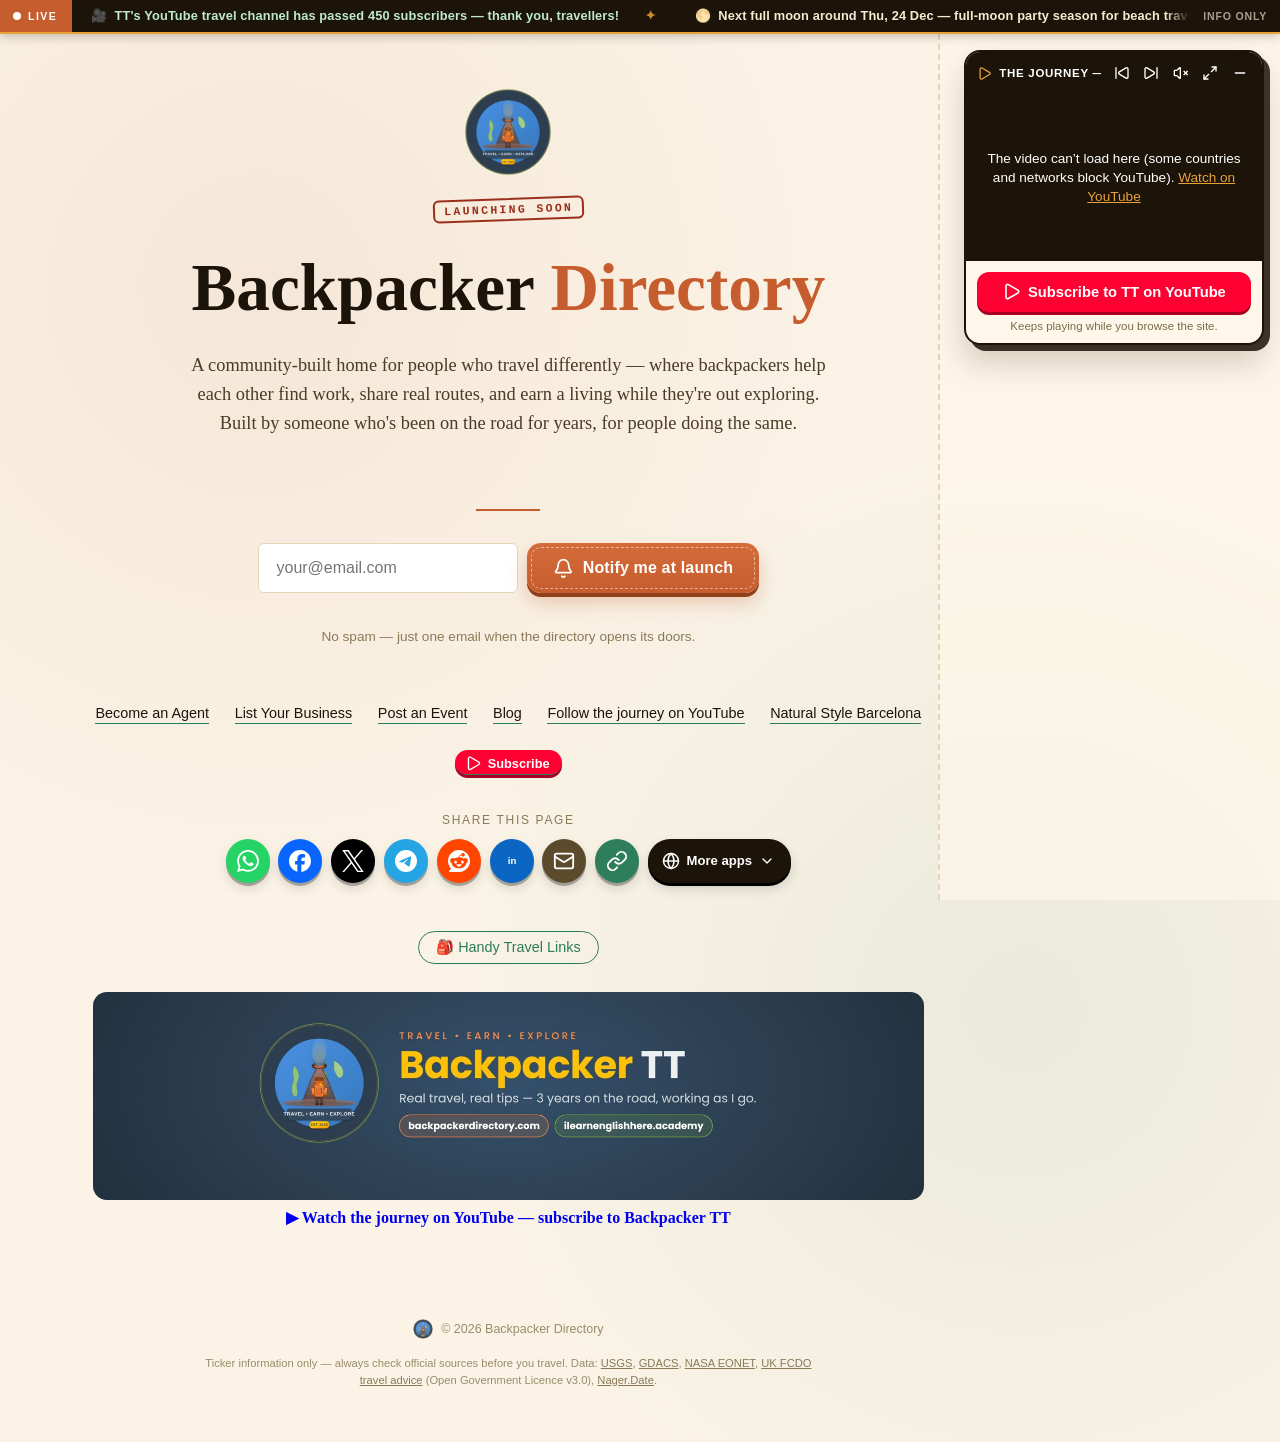
==== commit d50d5e03: "Add Backpacker TT YouTube banner" ====
--- a/index.html
+++ b/index.html
@@ -285,6 +285,15 @@
 </div>
 </details>
 
+<!-- Backpacker TT channel banner -->
+<a class="bt-banner" href="https://www.youtube.com/@TTTT-BCN?sub_confirmation=1" target="_blank" rel="noopener" style="display:block;max-width:1100px;margin:28px auto;padding:0 16px;text-decoration:none">
+  <img src="assets/backpacker-tt-banner.jpg" alt="Backpacker TT on YouTube: Travel, Earn, Explore. Click to subscribe." width="1600" height="400" loading="lazy" style="width:100%;height:auto;border-radius:14px;display:block">
+  <span style="display:block;text-align:center;margin-top:8px;font-weight:600">&#9654; Watch the journey on YouTube &mdash; subscribe to Backpacker TT</span>
+</a>
+
+<!-- Tony's Udemy courses banner (shared file on ilearnenglishhere.academy) -->
+<div class="tony-courses" data-first="english" style="padding:0 16px"></div>
+<script src="https://ilearnenglishhere.academy/assets/courses-banner.js" defer></script>
 <footer>
 <img class="foot-mark" src="assets/backpacker-logo.png" alt="Backpacker Directory logo">
 &copy; 2026 Backpacker Directory
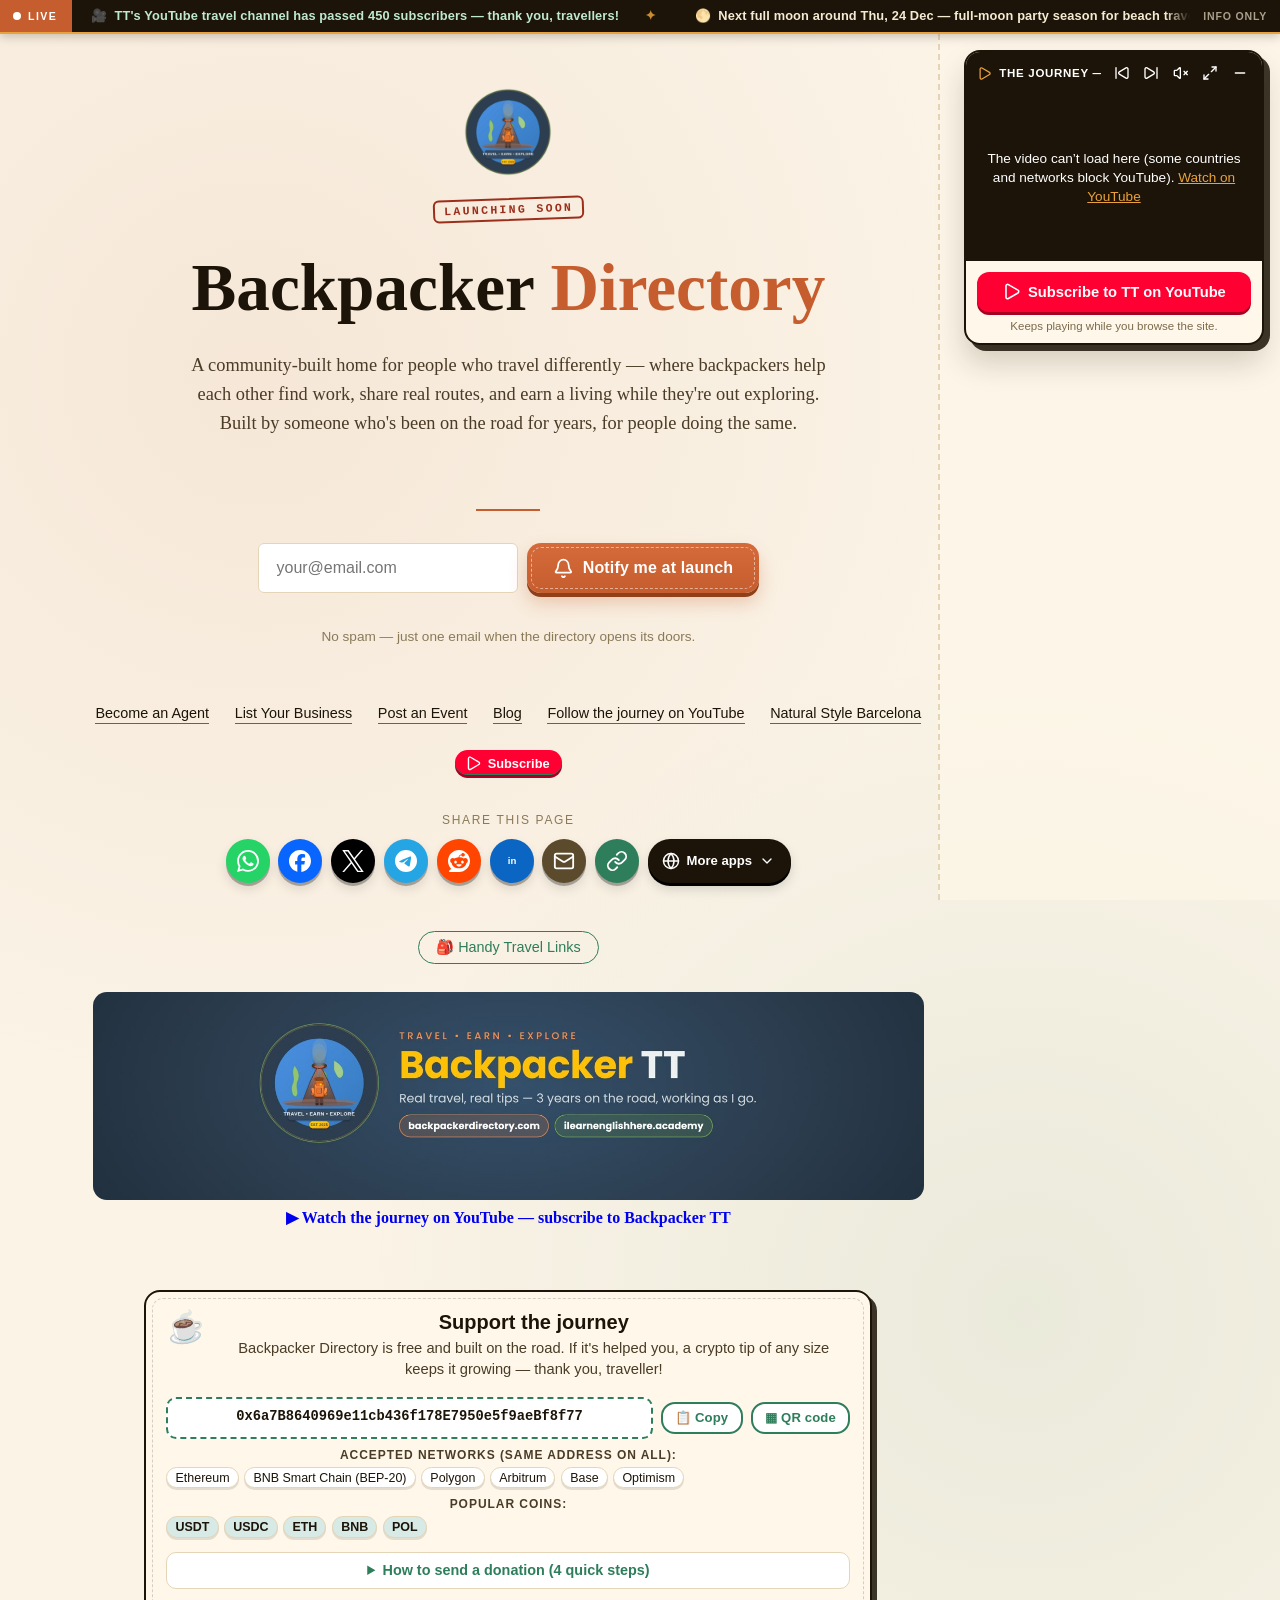
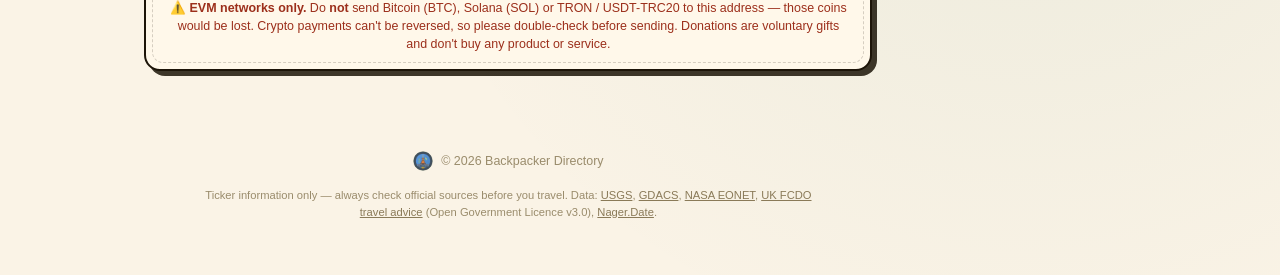
==== commit 1e800927: "Add Google AdSense code to all pages + ads.txt" ====
--- a/index.html
+++ b/index.html
@@ -233,6 +233,8 @@
 <script defer src="assets/config.js"></script>
 <script defer src="assets/icons.js"></script>
 <script defer src="assets/site.js"></script>
+<script async src="https://pagead2.googlesyndication.com/pagead/js/adsbygoogle.js?client=ca-pub-7046048459108768" crossorigin="anonymous"></script>
+<meta name="google-adsense-account" content="ca-pub-7046048459108768">
 </head>
 <body>
 
--- a/assets/theme.css
+++ b/assets/theme.css
@@ -312,6 +312,33 @@
 .bd-credits a{ color:#8a7a58; }
 
 /* ---------- Motion is optional ---------- */
+
+/* ---------- Donation box (every page, above footer) ---------- */
+.bd-donate{ max-width:760px; margin:2.2rem auto 1rem; padding:0 16px; border-top:0 !important; font-family:'Helvetica Neue',Arial,sans-serif; }
+.bd-donate-card{ background:var(--ticket); border:2px solid var(--ink); border-radius:16px; padding:1.2rem 1.25rem 1rem; box-shadow:5px 5px 0 rgba(28,20,8,.85); position:relative; }
+.bd-donate-card::before{ content:''; position:absolute; inset:6px; border:1.5px dashed rgba(28,20,8,.18); border-radius:11px; pointer-events:none; }
+.bd-donate-head{ display:flex; gap:.8rem; align-items:flex-start; }
+.bd-donate-ico{ font-size:1.9rem; line-height:1; flex:0 0 auto; transform:rotate(-8deg); }
+.bd-donate h2{ margin:0 0 .25rem; font-size:1.25rem; color:var(--ink); }
+.bd-donate-head p{ margin:0; font-size:.92rem; color:var(--ink-soft); line-height:1.45; }
+.bd-donate-addr-row{ display:flex; flex-wrap:wrap; gap:.5rem; align-items:center; margin:1rem 0 .6rem; }
+.bd-donate-addr{ flex:1 1 280px; min-width:0; display:block; background:#fff; border:2px dashed var(--accent2,#2e7d5b); border-radius:10px; padding:.6rem .7rem; font:600 .86rem/1.35 ui-monospace,SFMono-Regular,Menlo,Consolas,monospace; color:var(--ink); word-break:break-all; user-select:all; }
+.bd-donate-addr-row .btn{ cursor:pointer; }
+.bd-donate-label{ margin:.55rem 0 .3rem; font-size:.75rem; font-weight:700; text-transform:uppercase; letter-spacing:.08em; color:var(--ink-soft); }
+.bd-chips{ display:flex; flex-wrap:wrap; gap:.35rem; }
+.bd-chip{ font-size:.78rem; padding:.22em .65em; border-radius:999px; background:#fff; border:1.5px solid var(--line,#d9c9a3); color:var(--ink); }
+.bd-chips-tok .bd-chip{ background:var(--sky); font-weight:700; }
+.bd-donate-how{ margin:.9rem 0 .4rem; background:#fff; border-radius:10px; border:1.5px solid var(--line,#d9c9a3); }
+.bd-donate-how summary{ cursor:pointer; padding:.6rem .8rem; font-weight:700; font-size:.9rem; color:var(--accent2,#2e7d5b); }
+.bd-donate-steps{ margin:0; padding:.1rem 1rem .8rem 2.1rem; font-size:.88rem; line-height:1.5; color:var(--ink-soft); }
+.bd-donate-steps li{ margin:.35rem 0; }
+.bd-donate-steps code{ background:var(--sky); padding:0 .3em; border-radius:4px; }
+.bd-donate-warn{ margin:.6rem 0 0; font-size:.78rem; line-height:1.45; color:var(--stamp); }
+.bd-donate-modal{ text-align:center; max-width:340px; }
+.bd-donate-modal .bd-qr{ width:220px; height:220px; margin:.6rem auto; background:#fff; padding:10px; border-radius:10px; }
+.bd-donate-modal .bd-donate-addr{ font-size:.75rem; margin:.5rem 0; }
+@media (max-width:520px){ .bd-donate-addr-row .btn{ flex:1 1 auto; justify-content:center; } }
+
 @media (prefers-reduced-motion: reduce){
   *, *::before, *::after{ animation-duration:.001s !important; animation-iteration-count:1 !important; transition-duration:.001s !important; scroll-behavior:auto !important; }
   #bd-sky{ display:none; }
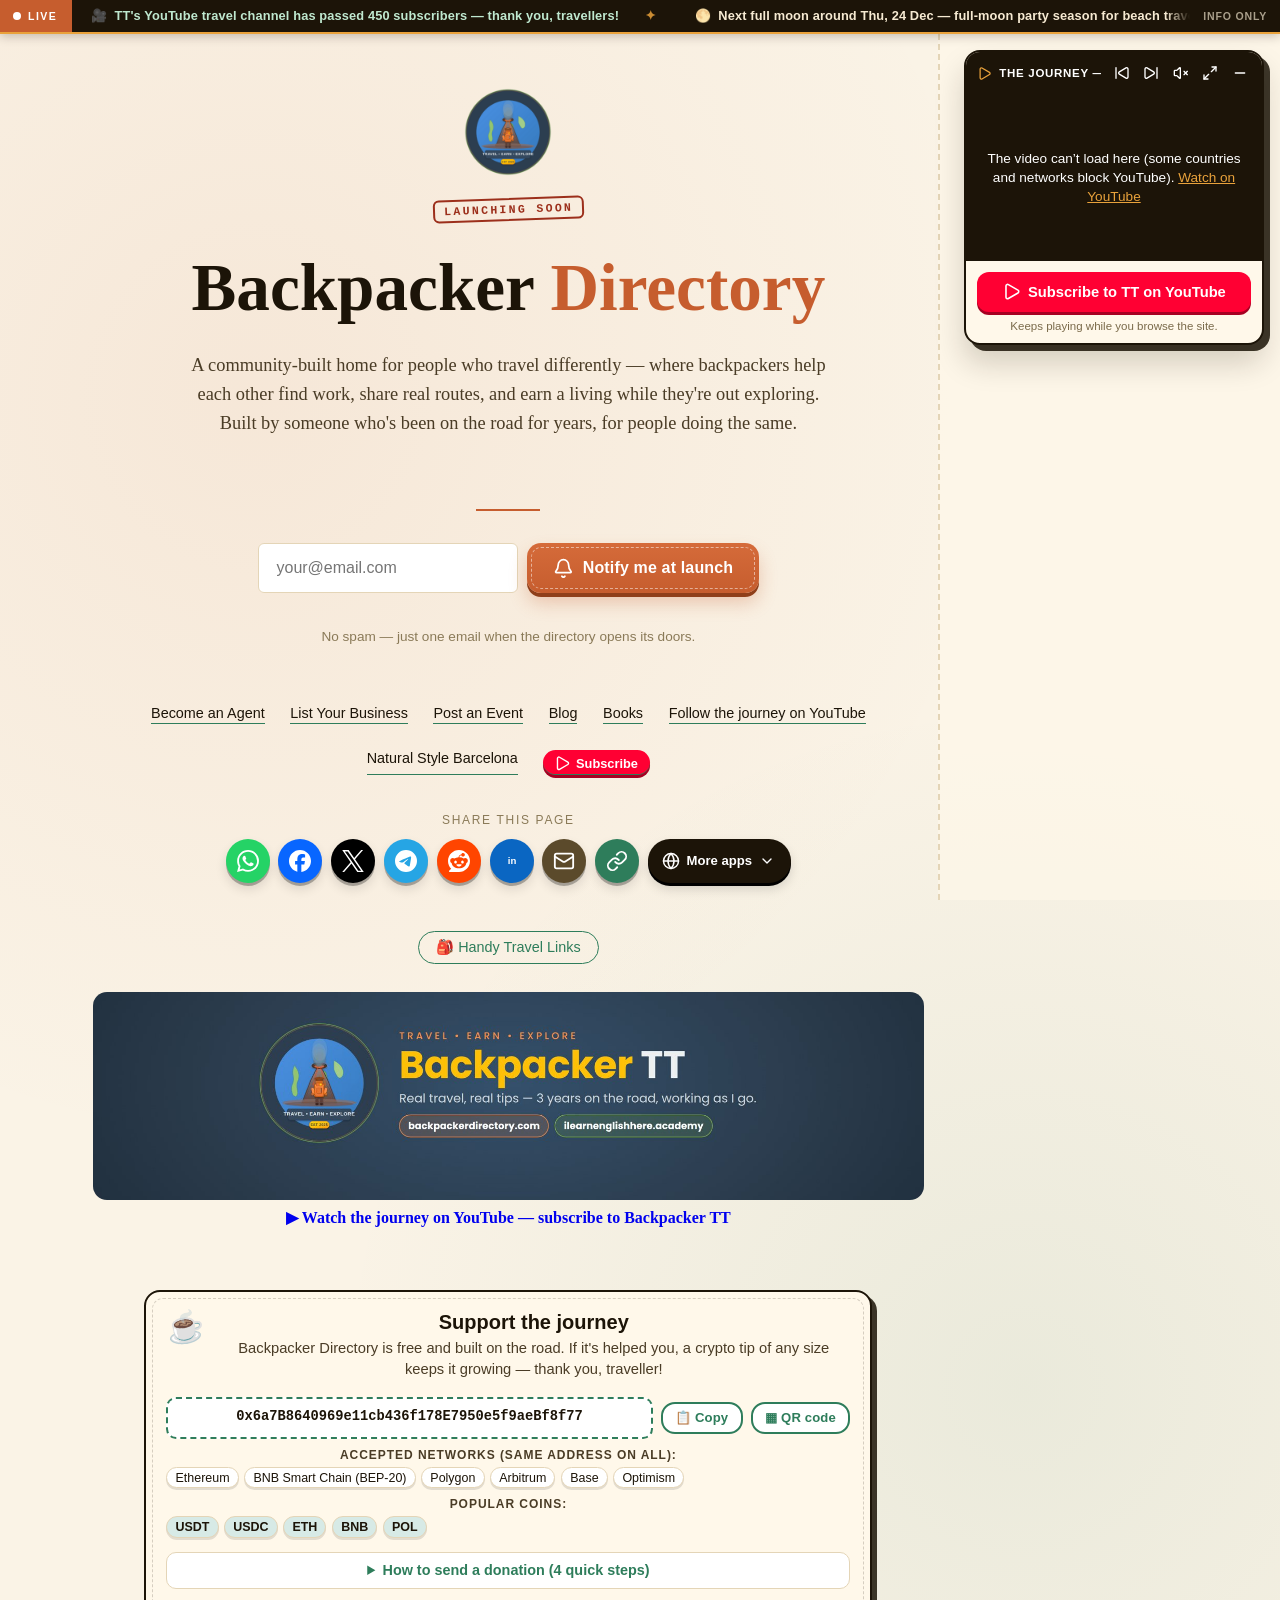
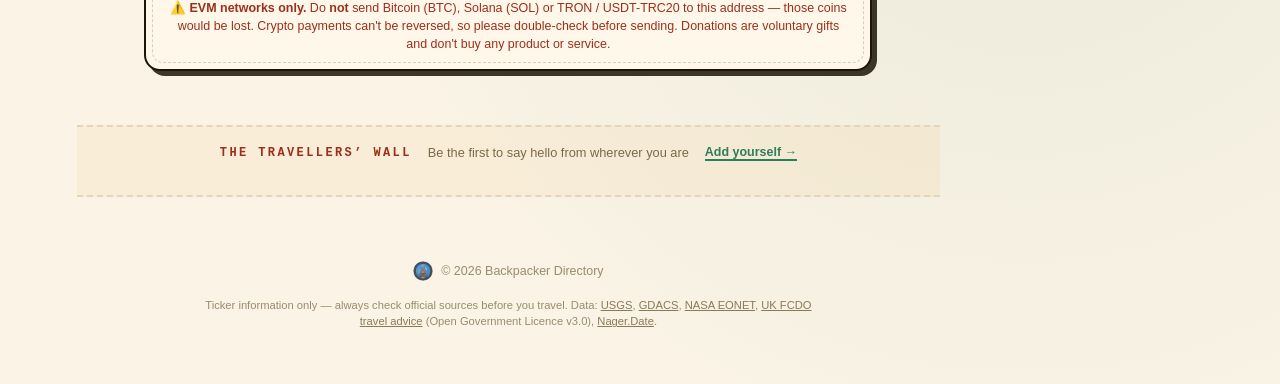
==== commit f384a311: "Add Books by T Roberts: books.html + homepage shelf + sitemap" ====
--- a/index.html
+++ b/index.html
@@ -264,6 +264,7 @@
 <a href="businesses.html">List Your Business</a>
 <a href="events.html">Post an Event</a>
 <a href="blog.html">Blog</a>
+<a href="books.html" data-bd-noswap>Books</a>
 <a href="https://www.youtube.com/@TTTT-BCN" target="_blank" rel="noopener">Follow the journey on YouTube</a>
 <a href="https://naturalstylebarcelona.xyz" target="_blank" rel="noopener">Natural Style Barcelona</a>
 </div>
@@ -293,6 +294,10 @@
   <span style="display:block;text-align:center;margin-top:8px;font-weight:600">&#9654; Watch the journey on YouTube &mdash; subscribe to Backpacker TT</span>
 </a>
 
+<!-- Books by T Roberts (shared file on ilearnenglishhere.academy) -->
+<div class="tony-books" data-site="travel" style="padding:0 16px"></div>
+<script src="https://ilearnenglishhere.academy/assets/books-banner.js" defer></script>
+
 <!-- Tony's Udemy courses banner (shared file on ilearnenglishhere.academy) -->
 <div class="tony-courses" data-first="english" style="padding:0 16px"></div>
 <script src="https://ilearnenglishhere.academy/assets/courses-banner.js" defer></script>
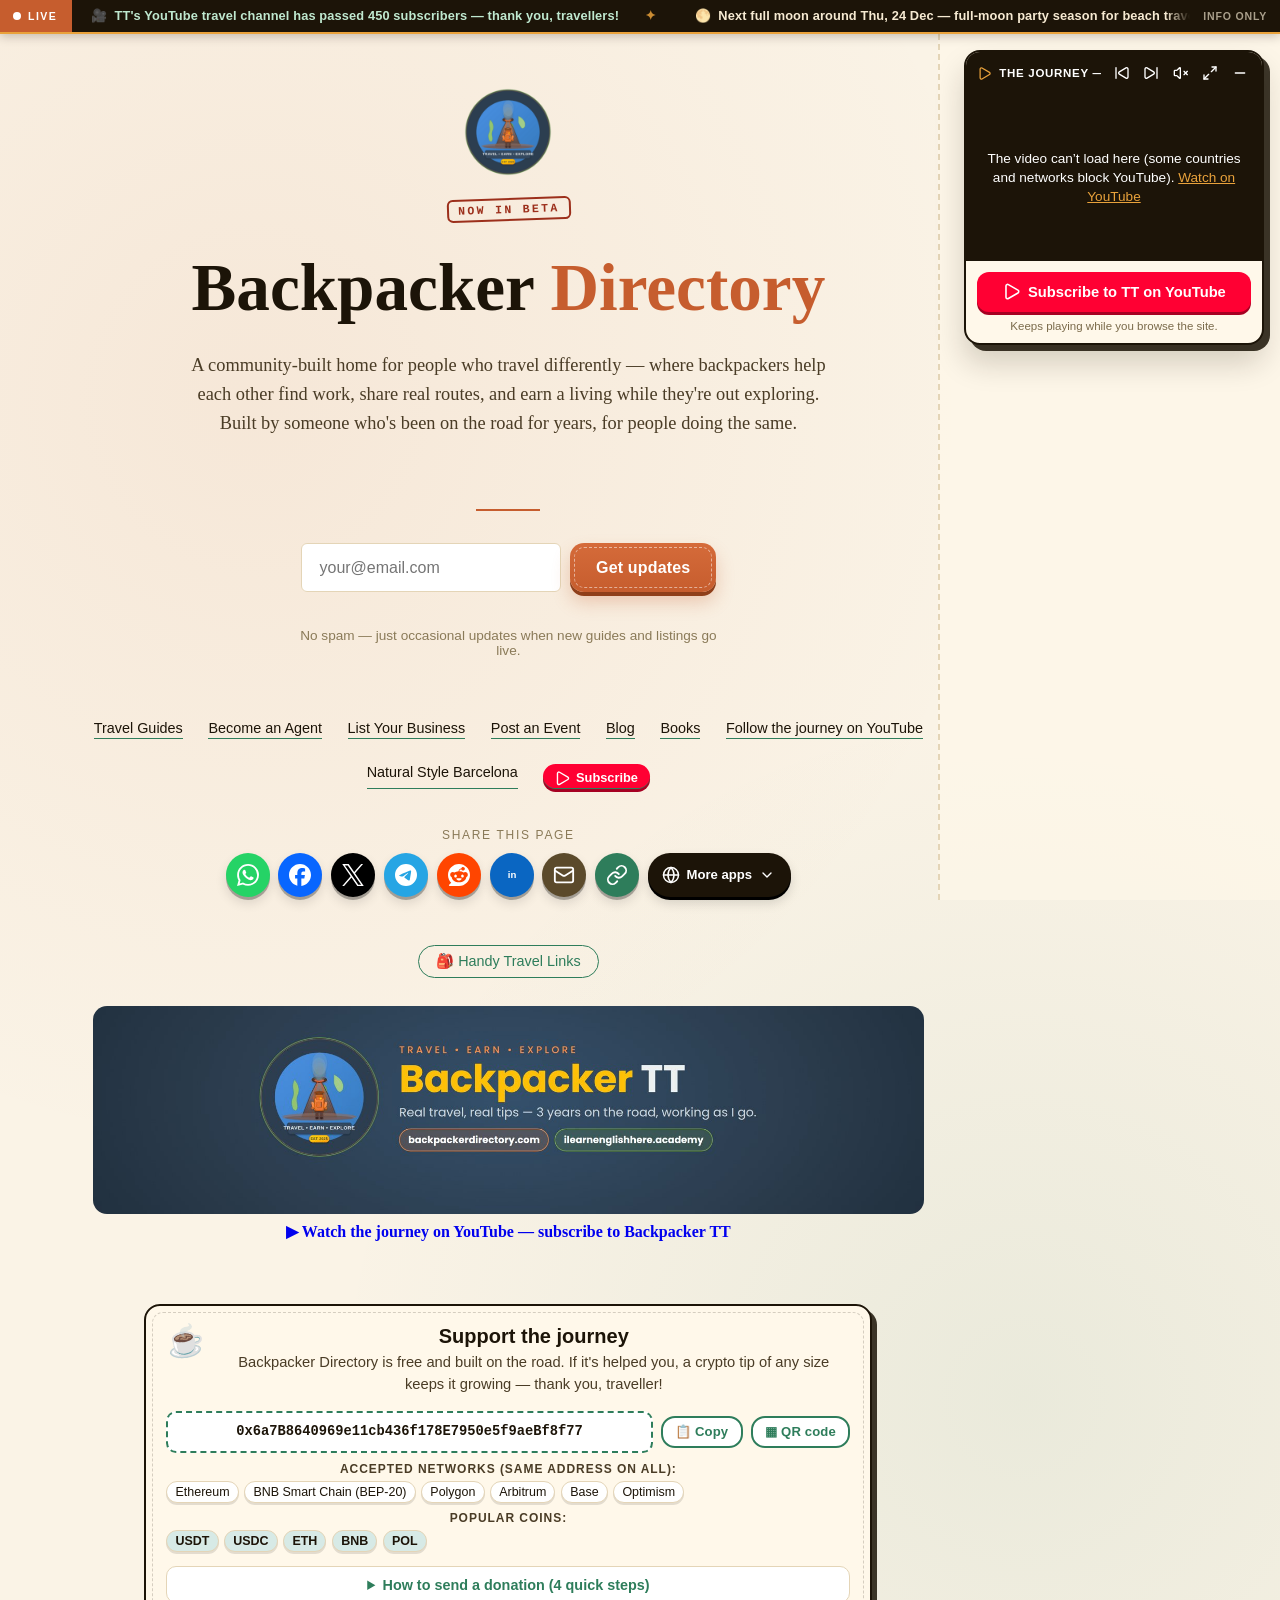
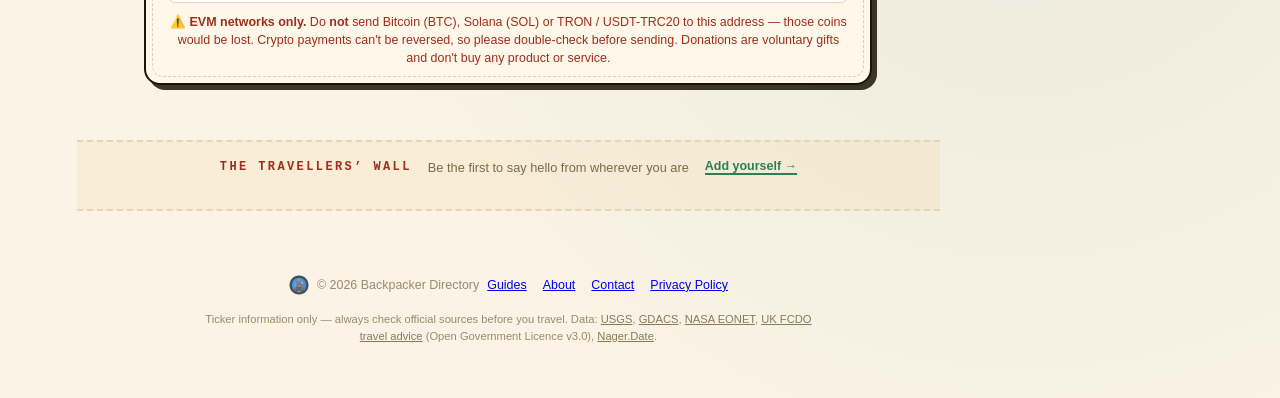
==== commit 1b69b06a: "AdSense-ready: remove Adsterra, add guides, about, contact, privacy policy, drop 'coming soon'" ====
--- a/index.html
+++ b/index.html
@@ -3,22 +3,11 @@
 <head>
 <meta charset="UTF-8">
 <meta name="viewport" content="width=device-width, initial-scale=1.0">
-<title>Backpacker Directory — Coming Soon</title>
-<meta name="description" content="Backpacker Directory — a community where travelers help each other earn, connect and explore while on the road. Launching soon.">
+<title>Backpacker Directory — Work, Routes &amp; Community for Travellers</title>
+<meta name="description" content="Backpacker Directory — a community where travelers help each other earn, connect and explore while on the road — free guides, events and a traveller-friendly business directory.">
 <link rel="icon" type="image/png" href="assets/favicon.png">
 <link rel="apple-touch-icon" href="assets/favicon.png">
 <style>
-/* Adsterra Social Bar: moved off the top/nav area and shrunk down (Sept 2026) */
-iframe[id^="container-"]{
-  top:auto!important;
-  bottom:16px!important;
-  left:16px!important;
-  right:auto!important;
-  width:min(300px,88vw)!important;
-  height:84px!important;
-  border-radius:12px!important;
-  box-shadow:0 6px 20px rgba(0,0,0,.22)!important;
-}
 :root{
 --ink:#1c1408;
 --paper:#faf3e6;
@@ -224,8 +213,8 @@
 <link rel="canonical" href="https://backpackerdirectory.com/">
 <meta property="og:type" content="website">
 <meta property="og:site_name" content="Backpacker Directory">
-<meta property="og:title" content="Backpacker Directory — Coming Soon">
-<meta property="og:description" content="Backpacker Directory — a community where travelers help each other earn, connect and explore while on the road. Launching soon.">
+<meta property="og:title" content="Backpacker Directory — Work, Routes &amp; Community for Travellers">
+<meta property="og:description" content="Backpacker Directory — a community where travelers help each other earn, connect and explore while on the road — free guides, events and a traveller-friendly business directory.">
 <meta property="og:image" content="https://backpackerdirectory.com/assets/backpacker-logo.png">
 <meta property="og:url" content="https://backpackerdirectory.com/">
 <meta name="twitter:card" content="summary">
@@ -240,7 +229,7 @@
 
 <img class="compass" src="assets/backpacker-logo.png" alt="Backpacker Directory logo">
 
-<div class="badge">Launching Soon</div>
+<div class="badge">Now In Beta</div>
 
 <h1>Backpacker <span>Directory</span></h1>
 
@@ -255,11 +244,12 @@
 
 <form data-bd-type="subscribe" onsubmit="return false;">
 <input type="email" name="email" placeholder="your@email.com" required aria-label="Your email">
-<button type="submit">Notify me at launch</button>
+<button type="submit">Get updates</button>
 </form>
-<p class="note">No spam — just one email when the directory opens its doors.</p>
+<p class="note">No spam — just occasional updates when new guides and listings go live.</p>
 
 <div class="links">
+<a href="guides.html">Travel Guides</a>
 <a href="agents.html">Become an Agent</a>
 <a href="businesses.html">List Your Business</a>
 <a href="events.html">Post an Event</a>
@@ -304,8 +294,8 @@
 <footer>
 <img class="foot-mark" src="assets/backpacker-logo.png" alt="Backpacker Directory logo">
 &copy; 2026 Backpacker Directory
+<nav class="legal" style="display:flex;gap:1rem;flex-wrap:wrap;justify-content:center"><a href="guides.html">Guides</a><a href="about.html">About</a><a href="contact.html">Contact</a><a href="privacy.html">Privacy Policy</a></nav>
 </footer>
 
-<script src="https://pl31391915.profitableratecpmnetwork.com/25/2e/77/252e775f1a808b051b8f5f28e25d1ef1.js"></script>
 </body>
 </html>
